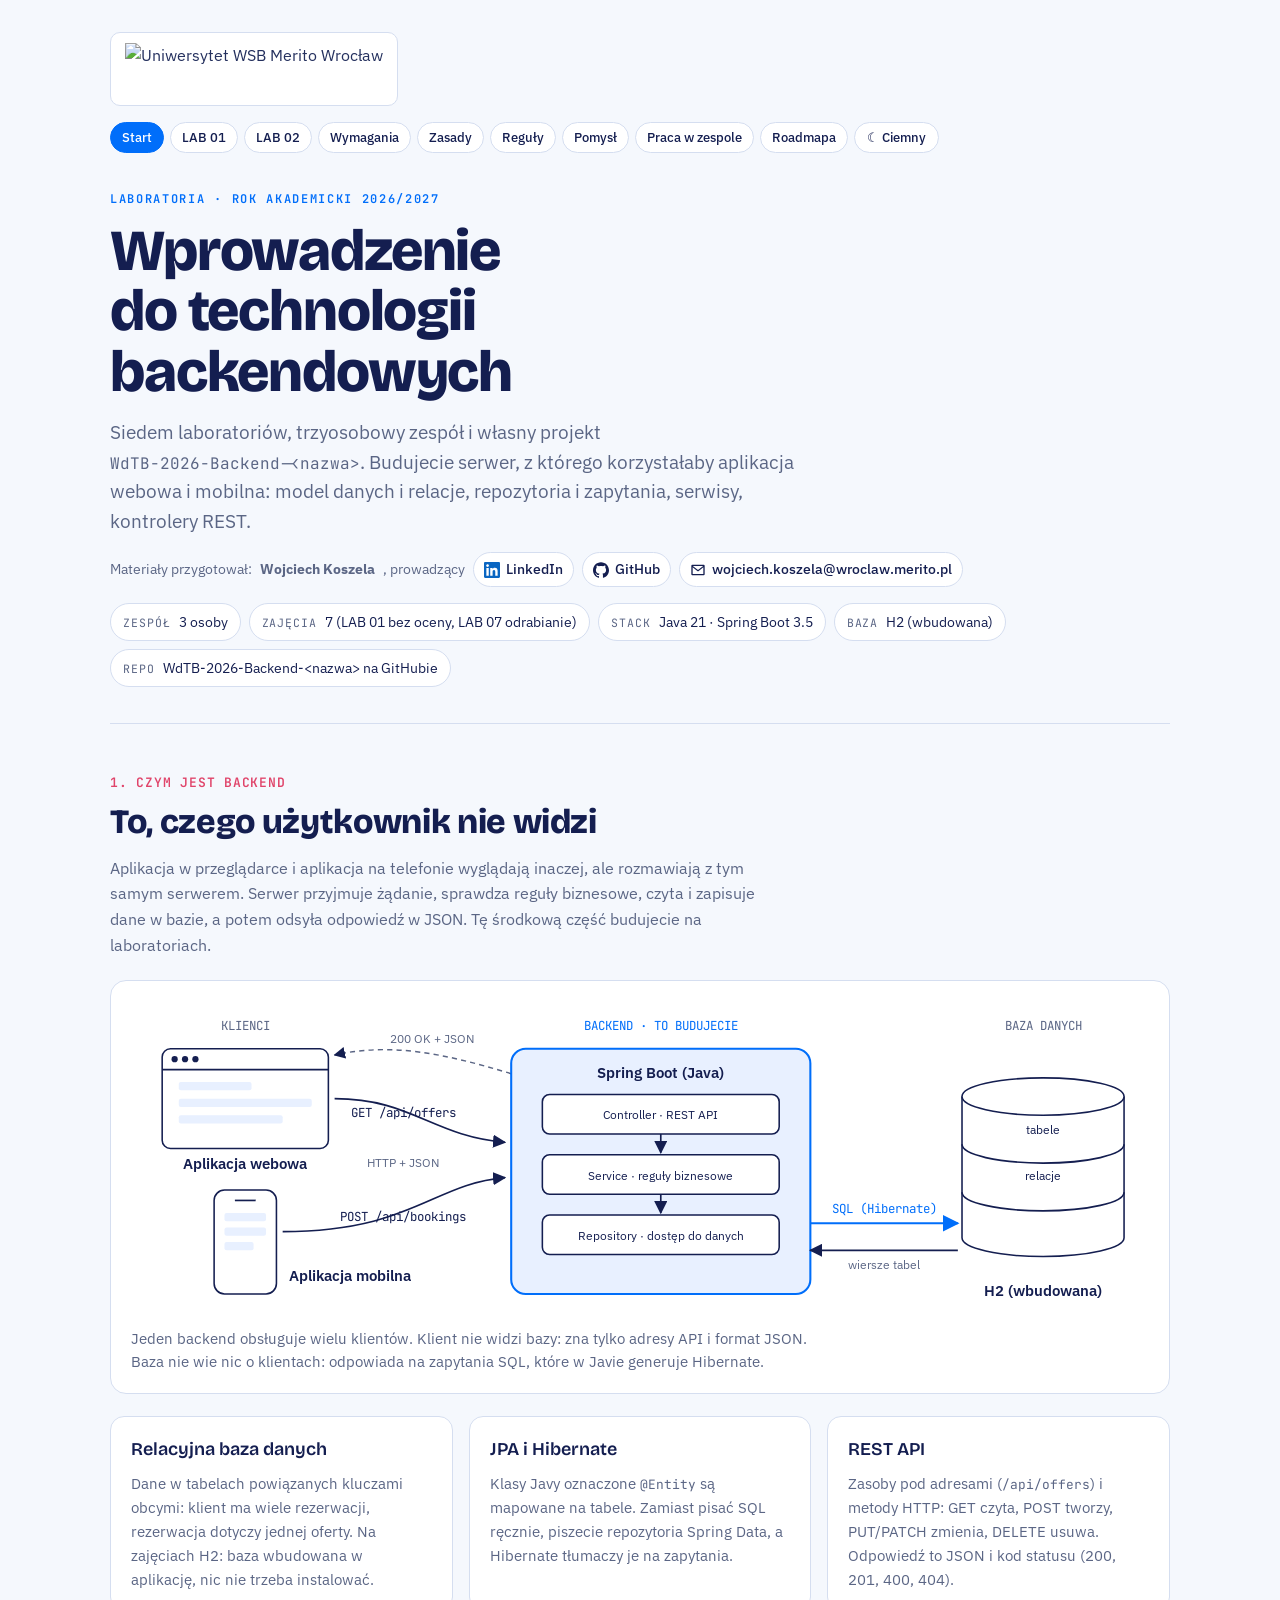
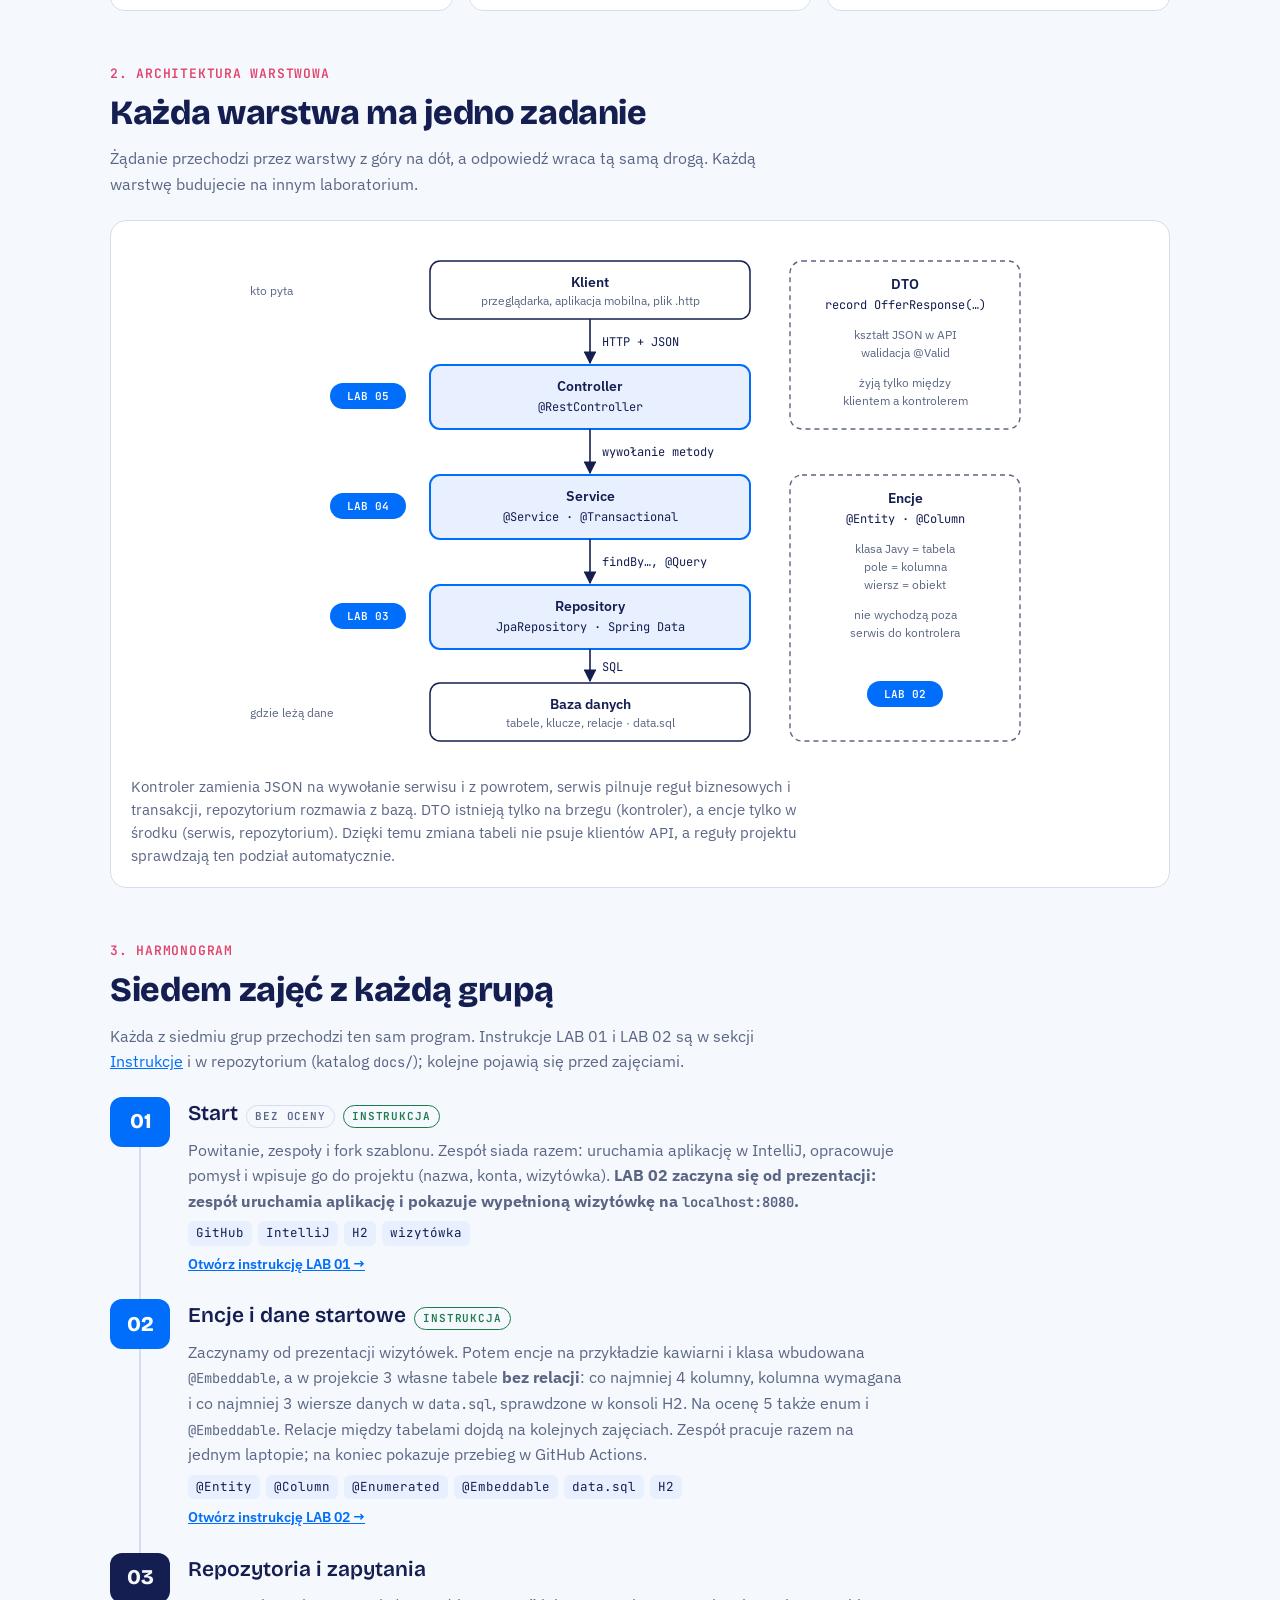
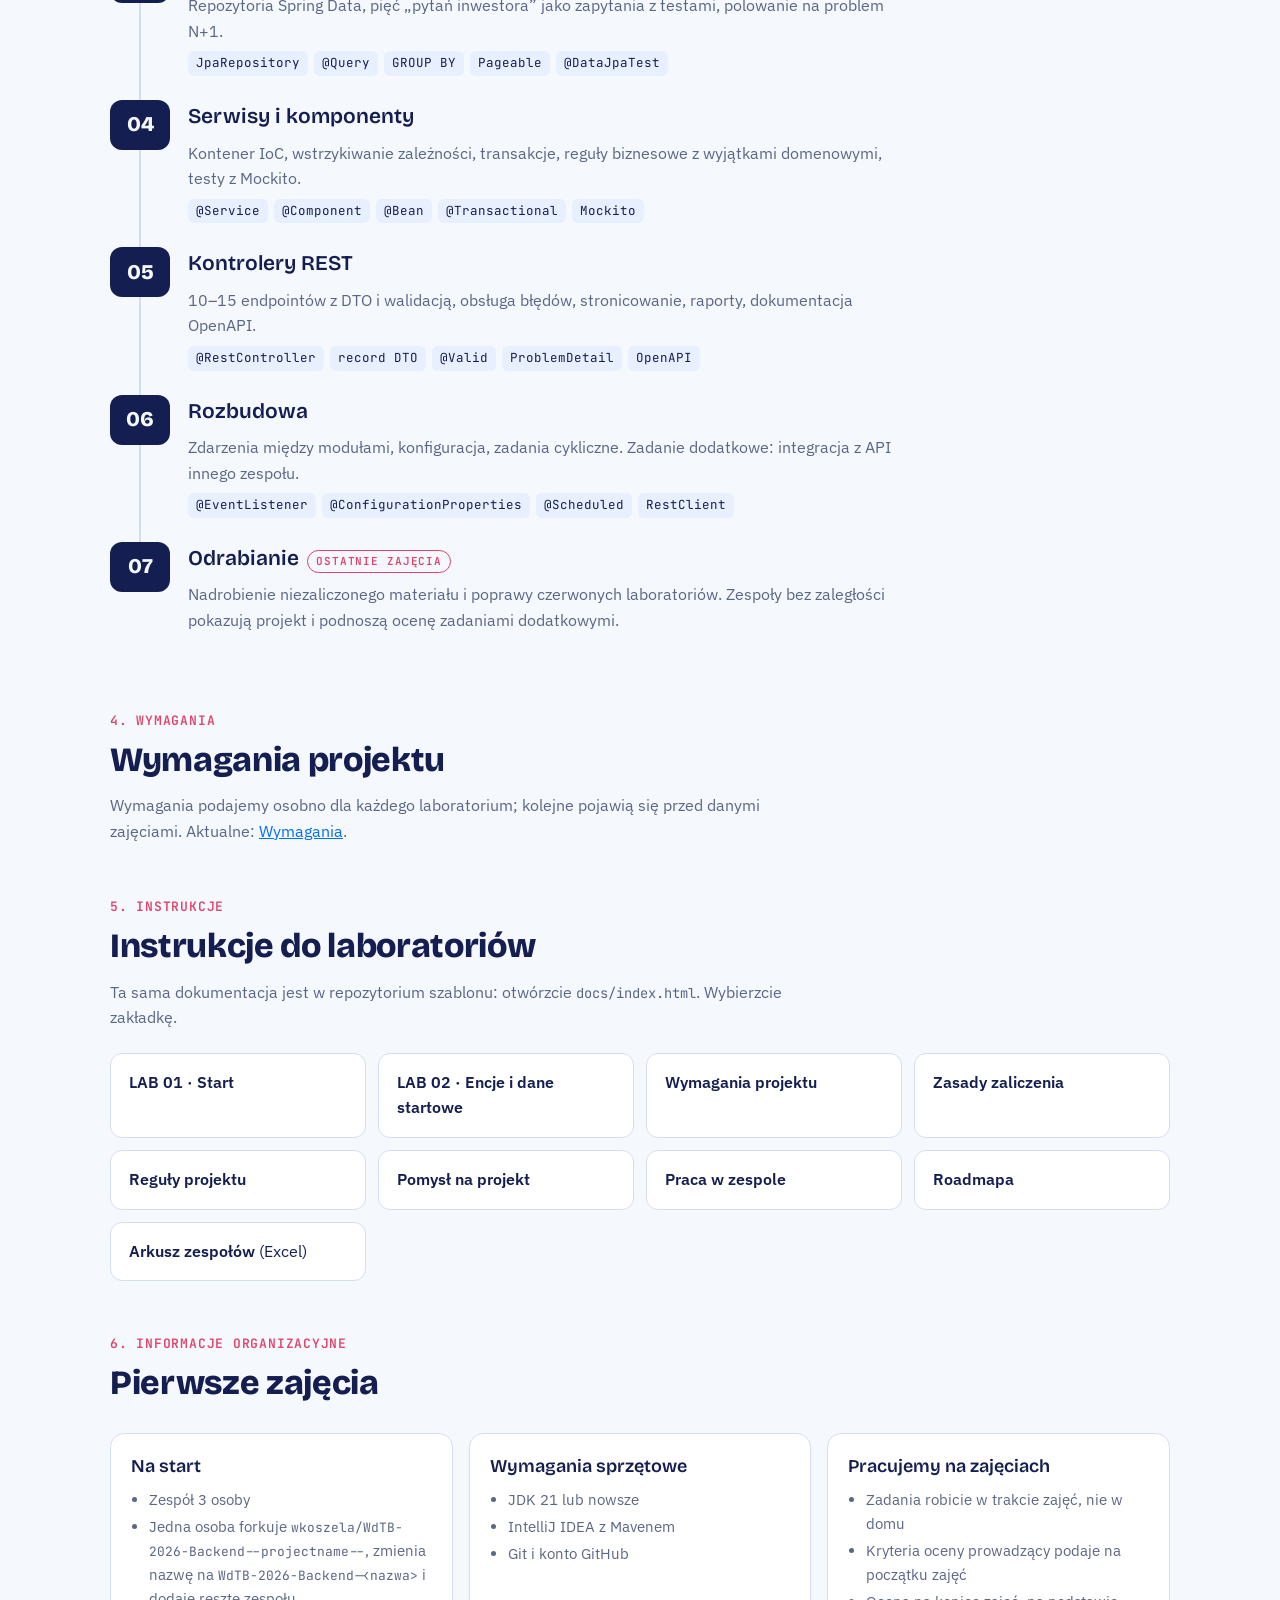
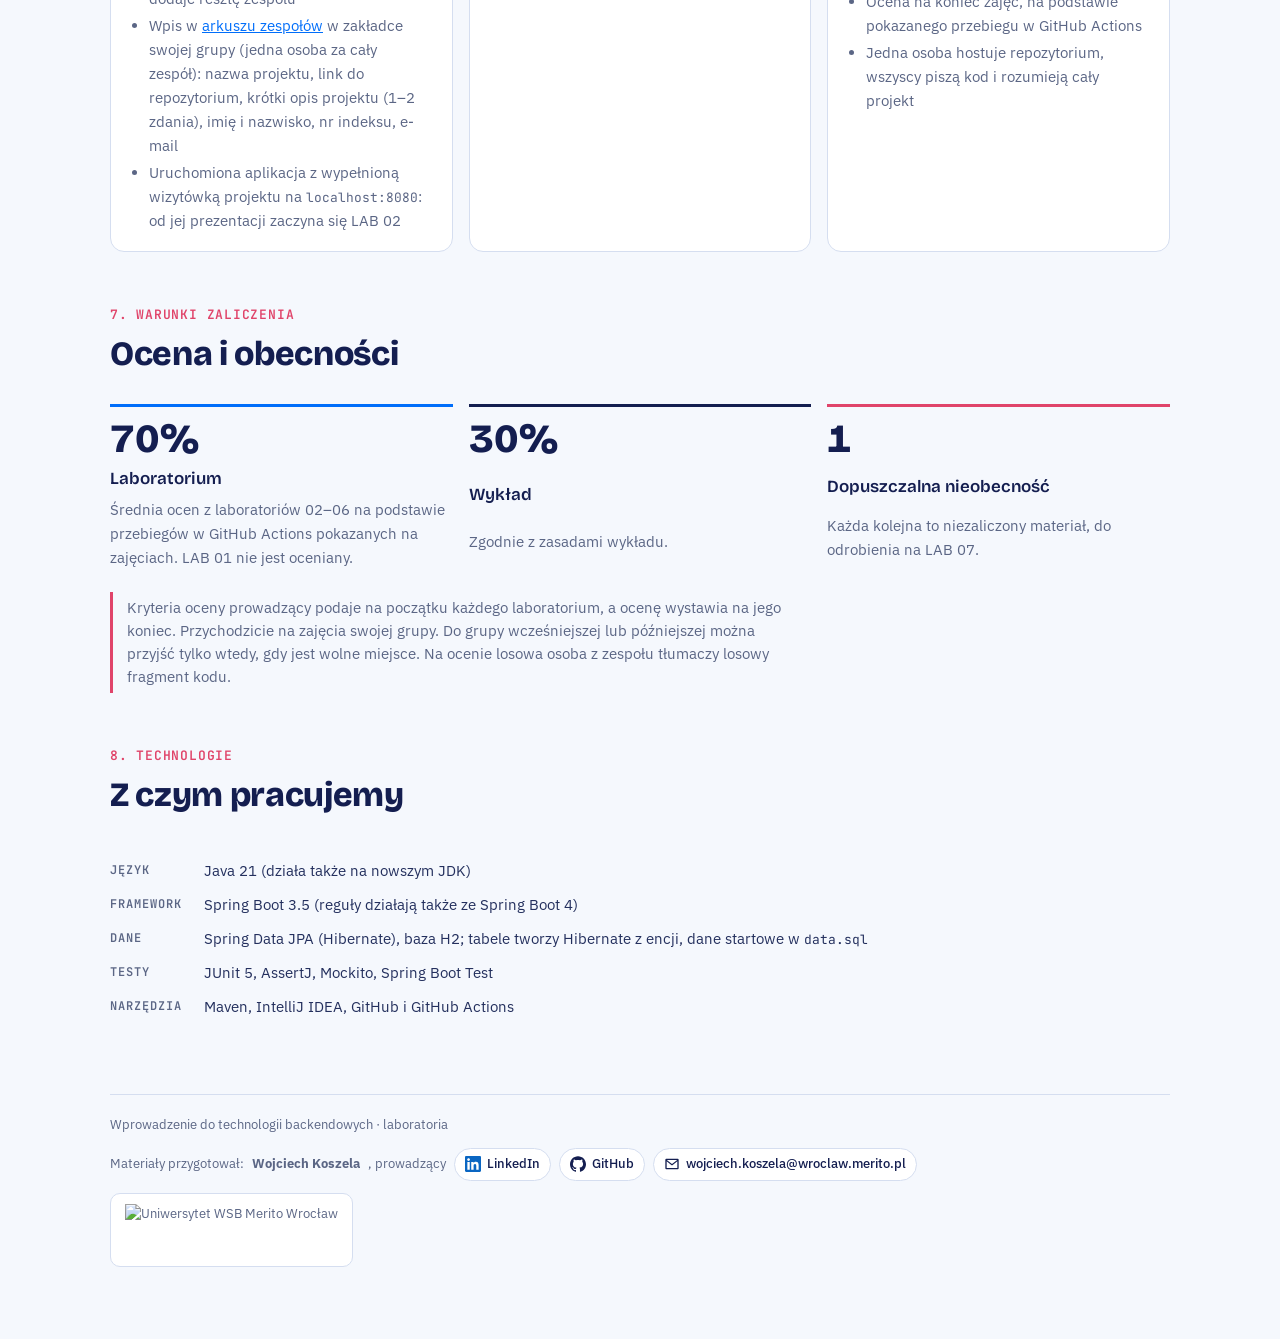
==== docs/index.html @ 3c682ccb "Merge branch 'wkoszela:main' into main" ====
<!doctype html>
<html lang="pl">
<head>
<meta charset="utf-8">
<meta name="viewport" content="width=device-width, initial-scale=1">
<title>Wprowadzenie do technologii backendowych</title>
<link rel="preconnect" href="https://fonts.googleapis.com">
<link rel="preconnect" href="https://fonts.gstatic.com" crossorigin>
<link rel="stylesheet" href="https://fonts.googleapis.com/css2?family=Bricolage+Grotesque:opsz,wght@12..96,600;12..96,800&family=IBM+Plex+Sans:wght@400;500;600&family=JetBrains+Mono:wght@400;600&display=swap">
<link rel="stylesheet" href="assets/style.css">
<script>try{var t=localStorage.getItem('wdtb-theme');if(t)document.documentElement.setAttribute('data-theme',t);}catch(e){}</script>
</head>
<body>
<div class="wrap">
  <div class="top">
    <span class="logo"><img src="assets/merito-logo.png" alt="Uniwersytet WSB Merito Wrocław"></span>
    <nav class="jump" aria-label="Dokumentacja"><a href="index.html" aria-current="page">Start</a><a href="lab01.html">LAB 01</a><a href="lab02.html">LAB 02</a><a href="wymagania.html">Wymagania</a><a href="zasady.html">Zasady</a><a href="reguly.html">Reguły</a><a href="pomysl.html">Pomysł</a><a href="zespol.html">Praca w zespole</a><a href="roadmapa.html">Roadmapa</a><button class="theme-toggle" type="button" aria-label="Przełącz motyw jasny lub ciemny">Motyw</button></nav>
  </div>

  <header class="hero">
    <div class="eyebrow">Laboratoria · rok akademicki 2026/2027</div>
    <h1>Wprowadzenie do technologii backendowych</h1>
    <p class="lead">Siedem laboratoriów, trzyosobowy zespół i własny projekt <code>WdTB-2026-Backend-&lt;nazwa&gt;</code>. Budujecie serwer, z którego korzystałaby aplikacja webowa i mobilna: model danych i relacje, repozytoria i zapytania, serwisy, kontrolery REST.</p>
    <p class="hero-author"><span class="author">Materiały przygotował: <b>Wojciech Koszela</b>, prowadzący<a class="social li" href="https://www.linkedin.com/in/wkoszela/" target="_blank" rel="noopener" aria-label="Wojciech Koszela na LinkedIn"><svg viewBox="0 0 24 24" aria-hidden="true"><path d="M20.447 20.452h-3.554v-5.569c0-1.328-.027-3.037-1.852-3.037-1.853 0-2.136 1.445-2.136 2.939v5.667H9.351V9h3.414v1.561h.046c.477-.9 1.637-1.85 3.37-1.85 3.601 0 4.267 2.37 4.267 5.455v6.286zM5.337 7.433c-1.144 0-2.063-.926-2.063-2.065 0-1.138.92-2.063 2.063-2.063 1.14 0 2.064.925 2.064 2.063 0 1.139-.925 2.065-2.064 2.065zm1.782 13.019H3.555V9h3.564v11.452zM22.225 0H1.771C.792 0 0 .774 0 1.729v20.542C0 23.227.792 24 1.771 24h20.451C23.2 24 24 23.227 24 22.271V1.729C24 .774 23.2 0 22.222 0h.003z"/></svg>LinkedIn</a><a class="social gh" href="https://github.com/wkoszela" target="_blank" rel="noopener" aria-label="wkoszela na GitHub"><svg viewBox="0 0 24 24" aria-hidden="true"><path d="M12 .297c-6.63 0-12 5.373-12 12 0 5.303 3.438 9.8 8.205 11.385.6.113.82-.258.82-.577 0-.285-.01-1.04-.015-2.04-3.338.724-4.042-1.61-4.042-1.61C4.422 18.07 3.633 17.7 3.633 17.7c-1.087-.744.084-.729.084-.729 1.205.084 1.838 1.236 1.838 1.236 1.07 1.835 2.809 1.305 3.495.998.108-.776.417-1.305.76-1.605-2.665-.3-5.466-1.332-5.466-5.93 0-1.31.465-2.38 1.235-3.22-.135-.303-.54-1.523.105-3.176 0 0 1.005-.322 3.3 1.23.96-.267 1.98-.399 3-.405 1.02.006 2.04.138 3 .405 2.28-1.552 3.285-1.23 3.285-1.23.645 1.653.24 2.873.12 3.176.765.84 1.23 1.91 1.23 3.22 0 4.61-2.805 5.625-5.475 5.92.42.36.81 1.096.81 2.22 0 1.606-.015 2.896-.015 3.286 0 .315.21.69.825.57C20.565 22.092 24 17.592 24 12.297c0-6.627-5.373-12-12-12"/></svg>GitHub</a><a class="social mail" href="mailto:wojciech.koszela@wroclaw.merito.pl" aria-label="E-mail do prowadzącego"><svg viewBox="0 0 24 24" aria-hidden="true"><path d="M2 5.5A1.5 1.5 0 0 1 3.5 4h17A1.5 1.5 0 0 1 22 5.5v13a1.5 1.5 0 0 1-1.5 1.5h-17A1.5 1.5 0 0 1 2 18.5v-13zm2.2.5 7.8 6.1L19.8 6H4.2zM20 7.9l-7.4 5.8a1 1 0 0 1-1.2 0L4 7.9V18h16V7.9z"/></svg>wojciech.koszela@wroclaw.merito.pl</a></span></p>
    <div class="facts">
      <span class="fact"><b>Zespół</b> 3 osoby</span>
      <span class="fact"><b>Zajęcia</b> 7 (LAB 01 bez oceny, LAB 07 odrabianie)</span>
      <span class="fact"><b>Stack</b> Java 21 · Spring Boot 3.5</span>
      <span class="fact"><b>Baza</b> H2 (wbudowana)</span>
      <span class="fact"><b>Repo</b> WdTB-2026-Backend-&lt;nazwa&gt; na GitHubie</span>
    </div>
  </header>

  <section id="backend">
    <div class="sec-head">
      <span class="sec-num">1. CZYM JEST BACKEND</span>
      <h2>To, czego użytkownik nie widzi</h2>
      <p>Aplikacja w przeglądarce i aplikacja na telefonie wyglądają inaczej, ale rozmawiają z tym samym serwerem. Serwer przyjmuje żądanie, sprawdza reguły biznesowe, czyta i zapisuje dane w bazie, a potem odsyła odpowiedź w JSON. Tę środkową część budujecie na laboratoriach.</p>
    </div>
    <figure>
      <div class="fig-scroll">
        <svg class="flow" viewBox="0 0 980 300" role="img" aria-label="Aplikacja webowa i mobilna wysyłają żądania HTTP z JSON do backendu Spring Boot, który odczytuje i zapisuje dane w bazie przez SQL, a potem odsyła odpowiedź JSON.">
          <defs>
            <marker id="arr" viewBox="0 0 10 10" refX="9" refY="5" markerWidth="8" markerHeight="8" orient="auto-start-reverse"><path d="M0,0 L10,5 L0,10 z" fill="currentColor"/></marker>
            <marker id="arrB" viewBox="0 0 10 10" refX="9" refY="5" markerWidth="8" markerHeight="8" orient="auto-start-reverse"><path class="head-blue" d="M0,0 L10,5 L0,10 z"/></marker>
          </defs>

          <text x="110" y="28" text-anchor="middle" class="mono small muted">KLIENCI</text>
          <rect x="30" y="46" width="160" height="96" rx="8" class="box"/>
          <line x1="30" y1="66" x2="190" y2="66" class="line"/>
          <circle cx="42" cy="56" r="3" fill="currentColor"/><circle cx="52" cy="56" r="3" fill="currentColor"/><circle cx="62" cy="56" r="3" fill="currentColor"/>
          <rect x="46" y="78" width="70" height="8" rx="2" class="soft"/>
          <rect x="46" y="94" width="128" height="8" rx="2" class="soft"/>
          <rect x="46" y="110" width="100" height="8" rx="2" class="soft"/>
          <text x="110" y="162" text-anchor="middle" class="label">Aplikacja webowa</text>
          <rect x="80" y="182" width="60" height="100" rx="10" class="box"/>
          <line x1="100" y1="192" x2="120" y2="192" class="line"/>
          <rect x="90" y="204" width="40" height="8" rx="2" class="soft"/>
          <rect x="90" y="218" width="40" height="8" rx="2" class="soft"/>
          <rect x="90" y="232" width="28" height="8" rx="2" class="soft"/>
          <text x="152" y="270" class="label">Aplikacja mobilna</text>

          <path d="M196 94 C 270 94, 290 130, 360 136" class="line" marker-end="url(#arr)"/>
          <path d="M146 222 C 270 222, 290 176, 360 170" class="line" marker-end="url(#arr)"/>
          <text x="262" y="112" text-anchor="middle" class="mono small">GET /api/offers</text>
          <text x="262" y="212" text-anchor="middle" class="mono small">POST /api/bookings</text>
          <text x="262" y="160" text-anchor="middle" class="small muted">HTTP + JSON</text>

          <path d="M366 70 C 300 50, 250 40, 196 52" class="dash" marker-end="url(#arr)"/>
          <text x="290" y="40" text-anchor="middle" class="small muted">200 OK + JSON</text>

          <text x="510" y="28" text-anchor="middle" class="mono small accent">BACKEND · TO BUDUJECIE</text>
          <rect x="366" y="46" width="288" height="236" rx="14" class="box-accent"/>
          <text x="510" y="74" text-anchor="middle" class="label">Spring Boot (Java)</text>
          <rect x="396" y="90" width="228" height="38" rx="7" class="box"/>
          <text x="510" y="114" text-anchor="middle" class="small">Controller · REST API</text>
          <rect x="396" y="148" width="228" height="38" rx="7" class="box"/>
          <text x="510" y="172" text-anchor="middle" class="small">Service · reguły biznesowe</text>
          <rect x="396" y="206" width="228" height="38" rx="7" class="box"/>
          <text x="510" y="230" text-anchor="middle" class="small">Repository · dostęp do danych</text>
          <line x1="510" y1="128" x2="510" y2="146" class="line" marker-end="url(#arr)"/>
          <line x1="510" y1="186" x2="510" y2="204" class="line" marker-end="url(#arr)"/>

          <line x1="654" y1="214" x2="796" y2="214" class="line-accent" marker-end="url(#arrB)"/>
          <line x1="796" y1="240" x2="654" y2="240" class="line" marker-end="url(#arr)"/>
          <text x="725" y="204" text-anchor="middle" class="mono small accent">SQL (Hibernate)</text>
          <text x="725" y="258" text-anchor="middle" class="small muted">wiersze tabel</text>

          <text x="878" y="28" text-anchor="middle" class="mono small muted">BAZA DANYCH</text>
          <path d="M800 92 v136 a78 18 0 0 0 156 0 v-136" class="box"/>
          <ellipse cx="878" cy="92" rx="78" ry="18" class="box"/>
          <path d="M800 138 a78 18 0 0 0 156 0" class="line"/>
          <path d="M800 184 a78 18 0 0 0 156 0" class="line"/>
          <text x="878" y="128" text-anchor="middle" class="small">tabele</text>
          <text x="878" y="172" text-anchor="middle" class="small">relacje</text>
          <text x="878" y="284" text-anchor="middle" class="label">H2 (wbudowana)</text>
        </svg>
      </div>
      <figcaption>Jeden backend obsługuje wielu klientów. Klient nie widzi bazy: zna tylko adresy API i format JSON. Baza nie wie nic o klientach: odpowiada na zapytania SQL, które w Javie generuje Hibernate.</figcaption>
    </figure>
    <div class="two">
      <div class="card">
        <h3>Relacyjna baza danych</h3>
        <p>Dane w tabelach powiązanych kluczami obcymi: klient ma wiele rezerwacji, rezerwacja dotyczy jednej oferty. Na zajęciach H2: baza wbudowana w aplikację, nic nie trzeba instalować.</p>
      </div>
      <div class="card">
        <h3>JPA i Hibernate</h3>
        <p>Klasy Javy oznaczone <code>@Entity</code> są mapowane na tabele. Zamiast pisać SQL ręcznie, piszecie repozytoria Spring Data, a Hibernate tłumaczy je na zapytania.</p>
      </div>
      <div class="card">
        <h3>REST API</h3>
        <p>Zasoby pod adresami (<code>/api/offers</code>) i metody HTTP: GET czyta, POST tworzy, PUT/PATCH zmienia, DELETE usuwa. Odpowiedź to JSON i kod statusu (200, 201, 400, 404).</p>
      </div>
    </div>
  </section>

  <section id="warstwy">
    <div class="sec-head">
      <span class="sec-num">2. ARCHITEKTURA WARSTWOWA</span>
      <h2>Każda warstwa ma jedno zadanie</h2>
      <p>Żądanie przechodzi przez warstwy z góry na dół, a odpowiedź wraca tą samą drogą. Każdą warstwę budujecie na innym laboratorium.</p>
    </div>
    <figure>
      <div class="fig-scroll">
        <svg class="layers" viewBox="0 0 820 520" role="img" aria-label="Warstwy backendu od góry: klient, Controller (LAB 05), Service (LAB 04), Repository (LAB 03), baza danych z encjami (LAB 02). DTO istnieją tylko między klientem a kontrolerem, encje tylko między serwisem a bazą.">
          <defs>
            <marker id="ar2" viewBox="0 0 10 10" refX="9" refY="5" markerWidth="8" markerHeight="8" orient="auto-start-reverse"><path d="M0,0 L10,5 L0,10 z" fill="currentColor"/></marker>
          </defs>
          <rect x="200" y="20" width="320" height="58" rx="10" class="box"/>
          <text x="360" y="46" text-anchor="middle" class="label">Klient</text>
          <text x="360" y="64" text-anchor="middle" class="small muted">przeglądarka, aplikacja mobilna, plik .http</text>

          <line x1="360" y1="78" x2="360" y2="122" class="line" marker-end="url(#ar2)"/>
          <text x="372" y="105" class="mono small">HTTP + JSON</text>

          <rect x="200" y="124" width="320" height="64" rx="10" class="box-accent"/>
          <text x="360" y="150" text-anchor="middle" class="label">Controller</text>
          <text x="360" y="170" text-anchor="middle" class="mono small">@RestController</text>
          <rect x="100" y="142" width="76" height="26" rx="13" class="pill"/>
          <text x="138" y="159" text-anchor="middle" class="pill-text">LAB 05</text>

          <line x1="360" y1="188" x2="360" y2="232" class="line" marker-end="url(#ar2)"/>
          <text x="372" y="215" class="mono small">wywołanie metody</text>

          <rect x="200" y="234" width="320" height="64" rx="10" class="box-accent"/>
          <text x="360" y="260" text-anchor="middle" class="label">Service</text>
          <text x="360" y="280" text-anchor="middle" class="mono small">@Service · @Transactional</text>
          <rect x="100" y="252" width="76" height="26" rx="13" class="pill"/>
          <text x="138" y="269" text-anchor="middle" class="pill-text">LAB 04</text>

          <line x1="360" y1="298" x2="360" y2="342" class="line" marker-end="url(#ar2)"/>
          <text x="372" y="325" class="mono small">findBy…, @Query</text>

          <rect x="200" y="344" width="320" height="64" rx="10" class="box-accent"/>
          <text x="360" y="370" text-anchor="middle" class="label">Repository</text>
          <text x="360" y="390" text-anchor="middle" class="mono small">JpaRepository · Spring Data</text>
          <rect x="100" y="362" width="76" height="26" rx="13" class="pill"/>
          <text x="138" y="379" text-anchor="middle" class="pill-text">LAB 03</text>

          <line x1="360" y1="408" x2="360" y2="440" class="line" marker-end="url(#ar2)"/>
          <text x="372" y="430" class="mono small">SQL</text>

          <rect x="200" y="442" width="320" height="58" rx="10" class="box"/>
          <text x="360" y="468" text-anchor="middle" class="label">Baza danych</text>
          <text x="360" y="486" text-anchor="middle" class="small muted">tabele, klucze, relacje · data.sql</text>

          <rect x="560" y="20" width="230" height="168" rx="12" class="dash"/>
          <text x="675" y="48" text-anchor="middle" class="label">DTO</text>
          <text x="675" y="68" text-anchor="middle" class="mono small">record OfferResponse(…)</text>
          <text x="675" y="98" text-anchor="middle" class="small muted">kształt JSON w API</text>
          <text x="675" y="116" text-anchor="middle" class="small muted">walidacja @Valid</text>
          <text x="675" y="146" text-anchor="middle" class="small muted">żyją tylko między</text>
          <text x="675" y="164" text-anchor="middle" class="small muted">klientem a kontrolerem</text>

          <rect x="560" y="234" width="230" height="266" rx="12" class="dash"/>
          <text x="675" y="262" text-anchor="middle" class="label">Encje</text>
          <text x="675" y="282" text-anchor="middle" class="mono small">@Entity · @Column</text>
          <text x="675" y="312" text-anchor="middle" class="small muted">klasa Javy = tabela</text>
          <text x="675" y="330" text-anchor="middle" class="small muted">pole = kolumna</text>
          <text x="675" y="348" text-anchor="middle" class="small muted">wiersz = obiekt</text>
          <text x="675" y="378" text-anchor="middle" class="small muted">nie wychodzą poza</text>
          <text x="675" y="396" text-anchor="middle" class="small muted">serwis do kontrolera</text>
          <rect x="637" y="440" width="76" height="26" rx="13" class="pill"/>
          <text x="675" y="457" text-anchor="middle" class="pill-text">LAB 02</text>

          <text x="20" y="54" class="small muted">kto pyta</text>
          <text x="20" y="476" class="small muted">gdzie leżą dane</text>
        </svg>
      </div>
      <figcaption>Kontroler zamienia JSON na wywołanie serwisu i z powrotem, serwis pilnuje reguł biznesowych i transakcji, repozytorium rozmawia z bazą. DTO istnieją tylko na brzegu (kontroler), a encje tylko w środku (serwis, repozytorium). Dzięki temu zmiana tabeli nie psuje klientów API, a reguły projektu sprawdzają ten podział automatycznie.</figcaption>
    </figure>
  </section>

  <section id="roadmapa">
    <div class="sec-head">
      <span class="sec-num">3. HARMONOGRAM</span>
      <h2>Siedem zajęć z każdą grupą</h2>
      <p>Każda z siedmiu grup przechodzi ten sam program. Instrukcje LAB 01 i LAB 02 są w sekcji <a href="#instrukcje">Instrukcje</a> i w repozytorium (katalog <code>docs/</code>); kolejne pojawią się przed zajęciami.</p>
    </div>
    <div class="road">
      <article class="stop ready">
        <div class="badge">01</div>
        <div class="stop-body">
          <div class="stop-title"><h3>Start</h3><span class="tagp">bez oceny</span><span class="tagp ready">instrukcja</span></div>
          <p>Powitanie, zespoły i fork szablonu. Zespół siada razem: uruchamia aplikację w IntelliJ, opracowuje pomysł i wpisuje go do projektu (nazwa, konta, wizytówka). <strong>LAB 02 zaczyna się od prezentacji: zespół uruchamia aplikację i pokazuje wypełnioną wizytówkę na <code>localhost:8080</code>.</strong></p>
          <div class="tags"><span class="tag">GitHub</span><span class="tag">IntelliJ</span><span class="tag">H2</span><span class="tag">wizytówka</span></div>
          <a class="go" href="lab01.html">Otwórz instrukcję LAB 01 →</a>
        </div>
      </article>
      <article class="stop ready">
        <div class="badge">02</div>
        <div class="stop-body">
          <div class="stop-title"><h3>Encje i dane startowe</h3><span class="tagp ready">instrukcja</span></div>
          <p>Zaczynamy od prezentacji wizytówek. Potem encje na przykładzie kawiarni i klasa wbudowana <code>@Embeddable</code>, a w projekcie 3 własne tabele <strong>bez relacji</strong>: co najmniej 4 kolumny, kolumna wymagana i co najmniej 3 wiersze danych w <code>data.sql</code>, sprawdzone w konsoli H2. Na ocenę 5 także enum i <code>@Embeddable</code>. Relacje między tabelami dojdą na kolejnych zajęciach. Zespół pracuje razem na jednym laptopie; na koniec pokazuje przebieg w GitHub Actions.</p>
          <div class="tags"><span class="tag">@Entity</span><span class="tag">@Column</span><span class="tag">@Enumerated</span><span class="tag">@Embeddable</span><span class="tag">data.sql</span><span class="tag">H2</span></div>
          <a class="go" href="lab02.html">Otwórz instrukcję LAB 02 →</a>
        </div>
      </article>
      <article class="stop">
        <div class="badge">03</div>
        <div class="stop-body">
          <div class="stop-title"><h3>Repozytoria i zapytania</h3></div>
          <p>Repozytoria Spring Data, pięć „pytań inwestora” jako zapytania z testami, polowanie na problem N+1.</p>
          <div class="tags"><span class="tag">JpaRepository</span><span class="tag">@Query</span><span class="tag">GROUP BY</span><span class="tag">Pageable</span><span class="tag">@DataJpaTest</span></div>
        </div>
      </article>
      <article class="stop">
        <div class="badge">04</div>
        <div class="stop-body">
          <div class="stop-title"><h3>Serwisy i komponenty</h3></div>
          <p>Kontener IoC, wstrzykiwanie zależności, transakcje, reguły biznesowe z wyjątkami domenowymi, testy z Mockito.</p>
          <div class="tags"><span class="tag">@Service</span><span class="tag">@Component</span><span class="tag">@Bean</span><span class="tag">@Transactional</span><span class="tag">Mockito</span></div>
        </div>
      </article>
      <article class="stop">
        <div class="badge">05</div>
        <div class="stop-body">
          <div class="stop-title"><h3>Kontrolery REST</h3></div>
          <p>10–15 endpointów z DTO i walidacją, obsługa błędów, stronicowanie, raporty, dokumentacja OpenAPI.</p>
          <div class="tags"><span class="tag">@RestController</span><span class="tag">record DTO</span><span class="tag">@Valid</span><span class="tag">ProblemDetail</span><span class="tag">OpenAPI</span></div>
        </div>
      </article>
      <article class="stop">
        <div class="badge">06</div>
        <div class="stop-body">
          <div class="stop-title"><h3>Rozbudowa</h3></div>
          <p>Zdarzenia między modułami, konfiguracja, zadania cykliczne. Zadanie dodatkowe: integracja z API innego zespołu.</p>
          <div class="tags"><span class="tag">@EventListener</span><span class="tag">@ConfigurationProperties</span><span class="tag">@Scheduled</span><span class="tag">RestClient</span></div>
        </div>
      </article>
      <article class="stop">
        <div class="badge">07</div>
        <div class="stop-body">
          <div class="stop-title"><h3>Odrabianie</h3><span class="tagp event">ostatnie zajęcia</span></div>
          <p>Nadrobienie niezaliczonego materiału i poprawy czerwonych laboratoriów. Zespoły bez zaległości pokazują projekt i podnoszą ocenę zadaniami dodatkowymi.</p>
        </div>
      </article>
    </div>
  </section>

  <section id="wymagania">
    <div class="sec-head">
      <span class="sec-num">4. WYMAGANIA</span>
      <h2>Wymagania projektu</h2>
      <p>Wymagania podajemy osobno dla każdego laboratorium; kolejne pojawią się przed danymi zajęciami.
         Aktualne: <a href="wymagania.html">Wymagania</a>.</p>
    </div>
  </section>

  <section id="instrukcje">
    <div class="sec-head">
      <span class="sec-num">5. INSTRUKCJE</span>
      <h2>Instrukcje do laboratoriów</h2>
      <p>Ta sama dokumentacja jest w repozytorium szablonu: otwórzcie <code>docs/index.html</code>. Wybierzcie zakładkę.</p>
    </div>
    <div class="doc-links"><a class="doc-link" href="lab01.html"><b>LAB 01 · Start</b></a><a class="doc-link" href="lab02.html"><b>LAB 02 · Encje i dane startowe</b></a><a class="doc-link" href="wymagania.html"><b>Wymagania projektu</b></a><a class="doc-link" href="zasady.html"><b>Zasady zaliczenia</b></a><a class="doc-link" href="reguly.html"><b>Reguły projektu</b></a><a class="doc-link" href="pomysl.html"><b>Pomysł na projekt</b></a><a class="doc-link" href="zespol.html"><b>Praca w zespole</b></a><a class="doc-link" href="roadmapa.html"><b>Roadmapa</b></a><a class="doc-link" href="https://m365ht-my.sharepoint.com/:x:/g/personal/wojciech_koszela_wroclaw_merito_pl/IQCEEPWN_2owS6zMeDfSfeG-AXpOGAC7AgOlj9SAudd8Y0w?e=S2s4H9" target="_blank" rel="noopener"><b>Arkusz zespołów</b> (Excel)</a></div>
  </section>

  <section id="organizacja">
    <div class="sec-head">
      <span class="sec-num">6. INFORMACJE ORGANIZACYJNE</span>
      <h2>Pierwsze zajęcia</h2>
    </div>
    <div class="two">
      <div class="card">
        <h3>Na start</h3>
        <ul>
          <li>Zespół 3 osoby</li>
          <li>Jedna osoba forkuje <code>wkoszela/WdTB-2026-Backend--projectname--</code>, zmienia nazwę na <code>WdTB-2026-Backend-&lt;nazwa&gt;</code> i dodaje resztę zespołu</li>
          <li>Wpis w <a href="https://m365ht-my.sharepoint.com/:x:/g/personal/wojciech_koszela_wroclaw_merito_pl/IQCEEPWN_2owS6zMeDfSfeG-AXpOGAC7AgOlj9SAudd8Y0w?e=S2s4H9" target="_blank" rel="noopener">arkuszu zespołów</a> w zakładce swojej grupy (jedna osoba za cały zespół): nazwa projektu, link do repozytorium, krótki opis projektu (1–2 zdania), imię i nazwisko, nr indeksu, e-mail</li>
          <li>Uruchomiona aplikacja z wypełnioną wizytówką projektu na <code>localhost:8080</code>: od jej prezentacji zaczyna się LAB 02</li>
        </ul>
      </div>
      <div class="card">
        <h3>Wymagania sprzętowe</h3>
        <ul>
          <li>JDK 21 lub nowsze</li>
          <li>IntelliJ IDEA z Mavenem</li>
          <li>Git i konto GitHub</li>
        </ul>
      </div>
      <div class="card">
        <h3>Pracujemy na zajęciach</h3>
        <ul>
          <li>Zadania robicie w trakcie zajęć, nie w domu</li>
          <li>Kryteria oceny prowadzący podaje na początku zajęć</li>
          <li>Ocena na koniec zajęć, na podstawie pokazanego przebiegu w GitHub Actions</li>
          <li>Jedna osoba hostuje repozytorium, wszyscy piszą kod i rozumieją cały projekt</li>
        </ul>
      </div>
    </div>
  </section>

  <section id="zaliczenie">
    <div class="sec-head">
      <span class="sec-num">7. WARUNKI ZALICZENIA</span>
      <h2>Ocena i obecności</h2>
    </div>
    <div class="grades">
      <div class="grade"><span class="pct">70%</span><h3>Laboratorium</h3><p>Średnia ocen z laboratoriów 02–06 na podstawie przebiegów w GitHub Actions pokazanych na zajęciach. LAB 01 nie jest oceniany.</p></div>
      <div class="grade"><span class="pct">30%</span><h3>Wykład</h3><p>Zgodnie z zasadami wykładu.</p></div>
      <div class="grade"><span class="pct">1</span><h3>Dopuszczalna nieobecność</h3><p>Każda kolejna to niezaliczony materiał, do odrobienia na LAB 07.</p></div>
    </div>
    <p class="note">Kryteria oceny prowadzący podaje na początku każdego laboratorium, a ocenę wystawia na jego koniec. Przychodzicie na zajęcia swojej grupy. Do grupy wcześniejszej lub późniejszej można przyjść tylko wtedy, gdy jest wolne miejsce. Na ocenie losowa osoba z zespołu tłumaczy losowy fragment kodu.</p>
  </section>

  <section id="technologie">
    <div class="sec-head">
      <span class="sec-num">8. TECHNOLOGIE</span>
      <h2>Z czym pracujemy</h2>
    </div>
    <dl class="tech">
      <dt>Język</dt><dd>Java 21 (działa także na nowszym JDK)</dd>
      <dt>Framework</dt><dd>Spring Boot 3.5 (reguły działają także ze Spring Boot 4)</dd>
      <dt>Dane</dt><dd>Spring Data JPA (Hibernate), baza H2; tabele tworzy Hibernate z encji, dane startowe w <code>data.sql</code></dd>
      <dt>Testy</dt><dd>JUnit 5, AssertJ, Mockito, Spring Boot Test</dd>
      <dt>Narzędzia</dt><dd>Maven, IntelliJ IDEA, GitHub i GitHub Actions</dd>
    </dl>
  </section>

  <footer>
    <span>Wprowadzenie do technologii backendowych · laboratoria</span>
    <span class="author">Materiały przygotował: <b>Wojciech Koszela</b>, prowadzący<a class="social li" href="https://www.linkedin.com/in/wkoszela/" target="_blank" rel="noopener" aria-label="Wojciech Koszela na LinkedIn"><svg viewBox="0 0 24 24" aria-hidden="true"><path d="M20.447 20.452h-3.554v-5.569c0-1.328-.027-3.037-1.852-3.037-1.853 0-2.136 1.445-2.136 2.939v5.667H9.351V9h3.414v1.561h.046c.477-.9 1.637-1.85 3.37-1.85 3.601 0 4.267 2.37 4.267 5.455v6.286zM5.337 7.433c-1.144 0-2.063-.926-2.063-2.065 0-1.138.92-2.063 2.063-2.063 1.14 0 2.064.925 2.064 2.063 0 1.139-.925 2.065-2.064 2.065zm1.782 13.019H3.555V9h3.564v11.452zM22.225 0H1.771C.792 0 0 .774 0 1.729v20.542C0 23.227.792 24 1.771 24h20.451C23.2 24 24 23.227 24 22.271V1.729C24 .774 23.2 0 22.222 0h.003z"/></svg>LinkedIn</a><a class="social gh" href="https://github.com/wkoszela" target="_blank" rel="noopener" aria-label="wkoszela na GitHub"><svg viewBox="0 0 24 24" aria-hidden="true"><path d="M12 .297c-6.63 0-12 5.373-12 12 0 5.303 3.438 9.8 8.205 11.385.6.113.82-.258.82-.577 0-.285-.01-1.04-.015-2.04-3.338.724-4.042-1.61-4.042-1.61C4.422 18.07 3.633 17.7 3.633 17.7c-1.087-.744.084-.729.084-.729 1.205.084 1.838 1.236 1.838 1.236 1.07 1.835 2.809 1.305 3.495.998.108-.776.417-1.305.76-1.605-2.665-.3-5.466-1.332-5.466-5.93 0-1.31.465-2.38 1.235-3.22-.135-.303-.54-1.523.105-3.176 0 0 1.005-.322 3.3 1.23.96-.267 1.98-.399 3-.405 1.02.006 2.04.138 3 .405 2.28-1.552 3.285-1.23 3.285-1.23.645 1.653.24 2.873.12 3.176.765.84 1.23 1.91 1.23 3.22 0 4.61-2.805 5.625-5.475 5.92.42.36.81 1.096.81 2.22 0 1.606-.015 2.896-.015 3.286 0 .315.21.69.825.57C20.565 22.092 24 17.592 24 12.297c0-6.627-5.373-12-12-12"/></svg>GitHub</a><a class="social mail" href="mailto:wojciech.koszela@wroclaw.merito.pl" aria-label="E-mail do prowadzącego"><svg viewBox="0 0 24 24" aria-hidden="true"><path d="M2 5.5A1.5 1.5 0 0 1 3.5 4h17A1.5 1.5 0 0 1 22 5.5v13a1.5 1.5 0 0 1-1.5 1.5h-17A1.5 1.5 0 0 1 2 18.5v-13zm2.2.5 7.8 6.1L19.8 6H4.2zM20 7.9l-7.4 5.8a1 1 0 0 1-1.2 0L4 7.9V18h16V7.9z"/></svg>wojciech.koszela@wroclaw.merito.pl</a></span>
    <span class="logo"><img src="assets/merito-logo.png" alt="Uniwersytet WSB Merito Wrocław"></span>
  </footer>
</div>
<script>
(function () {
  var root = document.documentElement, btn = document.querySelector('.theme-toggle');
  if (!btn) return;
  function current() {
    return root.getAttribute('data-theme') ||
      (window.matchMedia && matchMedia('(prefers-color-scheme: dark)').matches ? 'dark' : 'light');
  }
  function label() { btn.textContent = current() === 'dark' ? '☀ Jasny' : '☾ Ciemny'; }
  btn.addEventListener('click', function () {
    var next = current() === 'dark' ? 'light' : 'dark';
    root.setAttribute('data-theme', next);
    try { localStorage.setItem('wdtb-theme', next); } catch (e) {}
    label();
  });
  label();
})();
</script>
</body>
</html>
---- docs/assets/style.css ----
/* Layout: kolumna lektury z dwoma diagramami mechanizmu (żądanie przez warstwy), roadmapą i zakładkami z instrukcjami renderowanymi z plików .md. Kolory marki Merito: niebieski #006EFA, granat #141E50. */
:root {
  --bg: #f5f8fd;
  --surface: #ffffff;
  --ink: #141e50;
  --text: #24305e;
  --muted: #5b6685;
  --line: #d5def0;
  --blue: #006efa;
  --tint: #e8f0ff;
  --accent: #e0446a;
  --ok: #1d7a4c;
  --code: #eef3fc;
  --font-display: "Bricolage Grotesque", "Segoe UI", system-ui, sans-serif;
  --font-body: "IBM Plex Sans", "Segoe UI", system-ui, sans-serif;
  --font-mono: "JetBrains Mono", ui-monospace, Menlo, monospace;
}
@media (prefers-color-scheme: dark) {
  :root:not([data-theme="light"]) {
    --bg: #0b1027; --surface: #121a3a; --ink: #eef2ff; --text: #d4dbf3; --muted: #9aa6cc; --line: #26315c;
    --blue: #4d9bff; --tint: #18234d; --accent: #ff7393; --ok: #5cc98e; --code: #18214a;
    color-scheme: dark;
  }
}
:root[data-theme="dark"] {
  --bg: #0b1027; --surface: #121a3a; --ink: #eef2ff; --text: #d4dbf3; --muted: #9aa6cc; --line: #26315c;
  --blue: #4d9bff; --tint: #18234d; --accent: #ff7393; --ok: #5cc98e; --code: #18214a;
  color-scheme: dark;
}

* { box-sizing: border-box; }
html { scroll-behavior: smooth; }
@media (prefers-reduced-motion: reduce) { html { scroll-behavior: auto; } }
body { background: var(--bg); color: var(--text); font: 400 16px/1.6 var(--font-body); padding-inline: 20px; padding-block: 0 64px; }
.wrap { max-width: 1060px; margin: 0 auto; }
h1, h2, h3 { font-family: var(--font-display); color: var(--ink); text-wrap: balance; margin: 0; }
p { margin: 0; }
code { font-family: var(--font-mono); font-size: .86em; }
a { color: var(--blue); }
a:focus-visible, button:focus-visible { outline: 3px solid var(--blue); outline-offset: 2px; border-radius: 4px; }

.top { display: flex; flex-wrap: wrap; align-items: center; justify-content: space-between; gap: 16px; padding-block: 24px 0; }
.logo { background: #ffffff; padding: 10px 14px; border-radius: 10px; display: inline-flex; border: 1px solid var(--line); }
.logo img { height: 52px; width: auto; display: block; }
nav.jump { display: flex; flex-wrap: wrap; gap: 6px; }
nav.jump a { font: 500 13px/1 var(--font-body); color: var(--ink); text-decoration: none; padding: 8px 11px; border-radius: 999px; border: 1px solid var(--line); background: var(--surface); }
nav.jump a:hover { border-color: var(--blue); color: var(--blue); }
.hero { padding-block: 40px 36px; display: grid; gap: 16px; border-bottom: 1px solid var(--line); }
.eyebrow { font: 600 12px/1 var(--font-mono); letter-spacing: .14em; text-transform: uppercase; color: var(--blue); }
.hero h1 { font-size: clamp(34px, 5.6vw, 58px); font-weight: 800; line-height: 1.04; letter-spacing: -.02em; max-width: 18ch; }
.lead { font-size: 18.5px; color: var(--muted); max-width: 64ch; }
.lead code { white-space: nowrap; }
.facts { display: flex; flex-wrap: wrap; gap: 8px; }
.fact { display: inline-flex; gap: 8px; align-items: baseline; padding: 7px 12px; border: 1px solid var(--line); border-radius: 999px; background: var(--surface); font-size: 14px; color: var(--ink); }
.fact b { font: 400 11.5px/1 var(--font-mono); color: var(--muted); text-transform: uppercase; letter-spacing: .08em; }

section { padding-block: 52px 4px; display: grid; gap: 22px; scroll-margin-top: 12px; }
.sec-head { display: grid; gap: 6px; }
.sec-num { font: 600 13px/1 var(--font-mono); color: var(--accent); letter-spacing: .06em; }
.sec-head h2 { font-size: clamp(26px, 3.4vw, 34px); font-weight: 800; letter-spacing: -.01em; }
.sec-head p { color: var(--muted); max-width: 68ch; }

figure { margin: 0; background: var(--surface); border: 1px solid var(--line); border-radius: 16px; padding: 20px; display: grid; gap: 14px; min-width: 0; }
.fig-scroll { overflow-x: auto; }
figure svg { display: block; width: 100%; height: auto; color: var(--ink); }
figure svg.flow { min-width: 720px; }
figure svg.layers { min-width: 640px; max-width: 820px; margin: 0 auto; }
figcaption { font-size: 14.5px; color: var(--muted); max-width: 78ch; }
svg text { font-family: var(--font-body); fill: currentColor; }
svg .mono { font-family: var(--font-mono); }
svg .small { font-size: 12px; }
svg .label { font-size: 14px; font-weight: 600; }
svg .muted { fill: var(--muted); }
svg .accent { fill: var(--blue); }
svg .box { fill: var(--surface); stroke: currentColor; stroke-width: 1.5; }
svg .box-accent { fill: var(--tint); stroke: var(--blue); stroke-width: 2; }
svg .line { stroke: currentColor; stroke-width: 1.6; fill: none; }
svg .line-accent { stroke: var(--blue); stroke-width: 2; fill: none; }
svg .dash { stroke: var(--muted); stroke-width: 1.4; fill: none; stroke-dasharray: 5 4; }
svg .pill { fill: var(--blue); }
svg .pill-text { fill: #ffffff; font: 600 11px var(--font-mono); }
svg .soft { fill: var(--tint); stroke: none; }
svg .head-blue { fill: var(--blue); }

.two { display: grid; grid-template-columns: repeat(auto-fit, minmax(260px, 1fr)); gap: 16px; }
.card { background: var(--surface); border: 1px solid var(--line); border-radius: 14px; padding: 18px 20px; display: grid; gap: 8px; align-content: start; min-width: 0; }
.card h3 { font-size: 18px; font-weight: 600; }
.card p, .card li { color: var(--muted); font-size: 15px; }
.card ul { margin: 0; padding-left: 18px; display: grid; gap: 3px; }

.road { display: grid; }
.stop { display: grid; grid-template-columns: 60px minmax(0, 1fr); gap: 18px; position: relative; padding-bottom: 24px; }
.stop::before { content: ""; position: absolute; left: 29px; top: 50px; bottom: 0; width: 2px; background: var(--line); }
.stop:last-child::before { display: none; }
.badge { width: 60px; height: 50px; border-radius: 12px; display: grid; place-items: center; background: var(--ink); color: var(--bg); font: 800 21px/1 var(--font-display); }
.stop.ready .badge { background: var(--blue); color: #fff; }
.stop-body { display: grid; gap: 7px; min-width: 0; }
.stop-title { display: flex; flex-wrap: wrap; align-items: baseline; gap: 8px; }
.stop-title h3 { font-size: 21px; font-weight: 600; }
.tagp { font: 600 11px/1 var(--font-mono); letter-spacing: .08em; text-transform: uppercase; padding: 5px 8px; border-radius: 999px; border: 1px solid var(--line); color: var(--muted); }
.tagp.ready { color: var(--ok); border-color: var(--ok); }
.tagp.event { color: var(--accent); border-color: var(--accent); }
.stop-body p { color: var(--muted); max-width: 72ch; }
.tags { display: flex; flex-wrap: wrap; gap: 6px; }
.tag { font: 400 12.5px/1 var(--font-mono); padding: 6px 8px; border-radius: 6px; background: var(--tint); color: var(--ink); }
.stop-body .go { font-size: 14px; font-weight: 600; }

.table-wrap { overflow-x: auto; border: 1px solid var(--line); border-radius: 14px; background: var(--surface); }
table.req { border-collapse: collapse; width: 100%; min-width: 640px; font-size: 14.5px; }
.req th, .req td { padding: 10px 14px; text-align: left; border-bottom: 1px solid var(--line); vertical-align: top; }
.req thead th { font: 600 11.5px/1.2 var(--font-mono); color: var(--muted); letter-spacing: .06em; text-transform: uppercase; }
.req tbody tr:last-child td { border-bottom: 0; }
.req td:last-child { font-family: var(--font-mono); color: var(--muted); font-variant-numeric: tabular-nums; white-space: nowrap; }
.req td b { color: var(--ink); }

.tabs { display: flex; flex-wrap: wrap; gap: 6px; }
.tabs button { font: 500 14px/1 var(--font-body); color: var(--ink); background: var(--surface); border: 1px solid var(--line); border-radius: 8px; padding: 9px 12px; cursor: pointer; }
.tabs button[aria-selected="true"] { background: var(--blue); border-color: var(--blue); color: #fff; }
.tabs .sep { width: 1px; background: var(--line); margin: 2px 4px; }
.doc { background: var(--surface); border: 1px solid var(--line); border-radius: 16px; padding: clamp(18px, 3vw, 36px); min-width: 0; }
.md { max-width: 80ch; color: var(--text); }
.md > * + * { margin-top: 14px; }
.md h1 { font-size: clamp(24px, 3vw, 30px); font-weight: 800; }
.md h2 { font-size: 22px; font-weight: 800; margin-top: 30px; padding-top: 18px; border-top: 1px solid var(--line); }
.md h3 { font-size: 18px; font-weight: 600; margin-top: 22px; }
.md ul, .md ol { padding-left: 22px; }
.md li + li { margin-top: 4px; }
.md blockquote { margin-inline: 0; padding: 10px 16px; border-left: 3px solid var(--blue); background: var(--tint); border-radius: 0 8px 8px 0; color: var(--ink); }
.md pre { background: var(--code); border: 1px solid var(--line); border-radius: 10px; padding: 14px 16px; overflow-x: auto; font-size: 13.5px; line-height: 1.5; }
.md pre code { font-size: inherit; }
.md :not(pre) > code { background: var(--code); padding: 1px 5px; border-radius: 4px; }
.md .tbl { overflow-x: auto; }
.md table { border-collapse: collapse; width: 100%; font-size: 14.5px; }
.md th, .md td { border: 1px solid var(--line); padding: 7px 10px; text-align: left; vertical-align: top; }
.md th { background: var(--tint); color: var(--ink); font-weight: 600; }
.md hr { border: 0; border-top: 1px solid var(--line); margin-block: 26px; }
.md input[type="checkbox"] { margin-right: 6px; }
.placeholder { color: var(--muted); }

.grades { display: grid; grid-template-columns: repeat(auto-fit, minmax(220px, 1fr)); gap: 16px; }
.grade { border-top: 3px solid var(--blue); padding-top: 12px; display: grid; gap: 6px; }
.grade:nth-child(2) { border-color: var(--ink); }
.grade:nth-child(3) { border-color: var(--accent); }
.grade .pct { font: 800 40px/1 var(--font-display); color: var(--ink); font-variant-numeric: tabular-nums; }
.grade h3 { font-size: 17px; font-weight: 600; }
.grade p { color: var(--muted); font-size: 15px; }
.note { font-size: 14.5px; color: var(--muted); border-left: 3px solid var(--accent); padding: 4px 0 4px 14px; max-width: 76ch; }

.tech { display: grid; grid-template-columns: max-content minmax(0, 1fr); gap: 10px 22px; font-size: 15px; }
.tech dt { font: 600 12px/1.9 var(--font-mono); text-transform: uppercase; letter-spacing: .08em; color: var(--muted); }
.tech dd { margin: 0; }
footer { margin-top: 56px; padding-top: 20px; border-top: 1px solid var(--line); color: var(--muted); font-size: 13px; display: flex; flex-wrap: wrap; gap: 12px; justify-content: space-between; align-items: center; }

@media (max-width: 560px) {
  .stop { grid-template-columns: 46px minmax(0, 1fr); gap: 12px; }
  .badge { width: 46px; height: 42px; font-size: 17px; }
  .stop::before { left: 22px; top: 42px; }
  .tech { grid-template-columns: minmax(0, 1fr); gap: 2px; }
  .tech dd { margin-bottom: 10px; }
}

.author { display: inline-flex; flex-wrap: wrap; gap: 8px; align-items: center; }
.social { display: inline-flex; gap: 6px; align-items: center; padding: 5px 10px; border: 1px solid var(--line);
          border-radius: 999px; background: var(--surface); color: var(--ink); text-decoration: none; font-weight: 500; }
.social:hover { border-color: var(--blue); color: var(--blue); }
.social svg { width: 16px; height: 16px; fill: currentColor; flex: none; }
.social.li svg { fill: #0a66c2; }
.hero-author { font-size: 14px; color: var(--muted); }

/* Strony dokumentacji */
nav.jump a[aria-current="page"] { background: var(--blue); border-color: var(--blue); color: #fff; }
a.logo { text-decoration: none; }
main.doc { margin-top: 28px; }
.doc-links { display: grid; grid-template-columns: repeat(auto-fit, minmax(220px, 1fr)); gap: 12px; }
.doc-link { display: block; background: var(--surface); border: 1px solid var(--line); border-radius: 12px;
            padding: 16px 18px; text-decoration: none; color: var(--ink); }
.doc-link:hover { border-color: var(--blue); color: var(--blue); }
.doc-link b { font-weight: 600; }
.theme-toggle { font: 500 13px/1 var(--font-body); color: var(--ink); background: var(--surface); border: 1px solid var(--line);
                border-radius: 999px; padding: 8px 12px; cursor: pointer; }
.theme-toggle:hover { border-color: var(--blue); color: var(--blue); }
.author { display: inline-flex; flex-wrap: wrap; gap: 8px; align-items: center; }
.social { display: inline-flex; gap: 6px; align-items: center; padding: 5px 10px; border: 1px solid var(--line);
          border-radius: 999px; background: var(--surface); color: var(--ink); text-decoration: none; font-weight: 500; }
.social:hover { border-color: var(--blue); color: var(--blue); }
.social svg { width: 16px; height: 16px; fill: currentColor; flex: none; }
.social.li svg { fill: #0a66c2; }
.hero-author { font-size: 14px; color: var(--muted); }
nav.jump .disabled, .doc-link.disabled { opacity: .45; cursor: not-allowed; }
nav.jump .disabled { font: 500 13px/1 var(--font-body); color: var(--ink); padding: 8px 11px; border-radius: 999px; border: 1px dashed var(--line); background: var(--surface); }

/* Instrukcje laboratoriów: teoria a zadanie */
.md .part { display: block; min-width: 0; margin-top: 30px; padding: 4px 0 4px 18px; border-left: 4px solid var(--ok); }
.md .part > * { margin-block: 0; }
.md .part > * + * { margin-top: 14px; }
.md .part > h3 { margin-top: 24px; }
.md .part > h2:first-child { margin-top: 0; padding-top: 0; border-top: 0; }
.md .part.theory { border-left-color: var(--blue); background: var(--bg); border-radius: 0 12px 12px 0; padding: 18px 20px; }
.md .part.theory .tbl table, .md .part.theory pre { background: var(--surface); }
.md .tag { display: inline-block; vertical-align: middle; margin-right: 8px; padding: 2px 9px; border-radius: 999px;
  font: 600 12px/1.5 var(--font-body); letter-spacing: .04em; text-transform: uppercase; border: 1px solid currentColor; }
.md .tag.theory { color: var(--blue); }
.md .tag.task { color: var(--ok); }
.md .legend { color: var(--muted); font-size: 14.5px; }
@media (max-width: 560px) { .md .part { padding-left: 12px; } .md .part.theory { padding: 14px 12px; } }
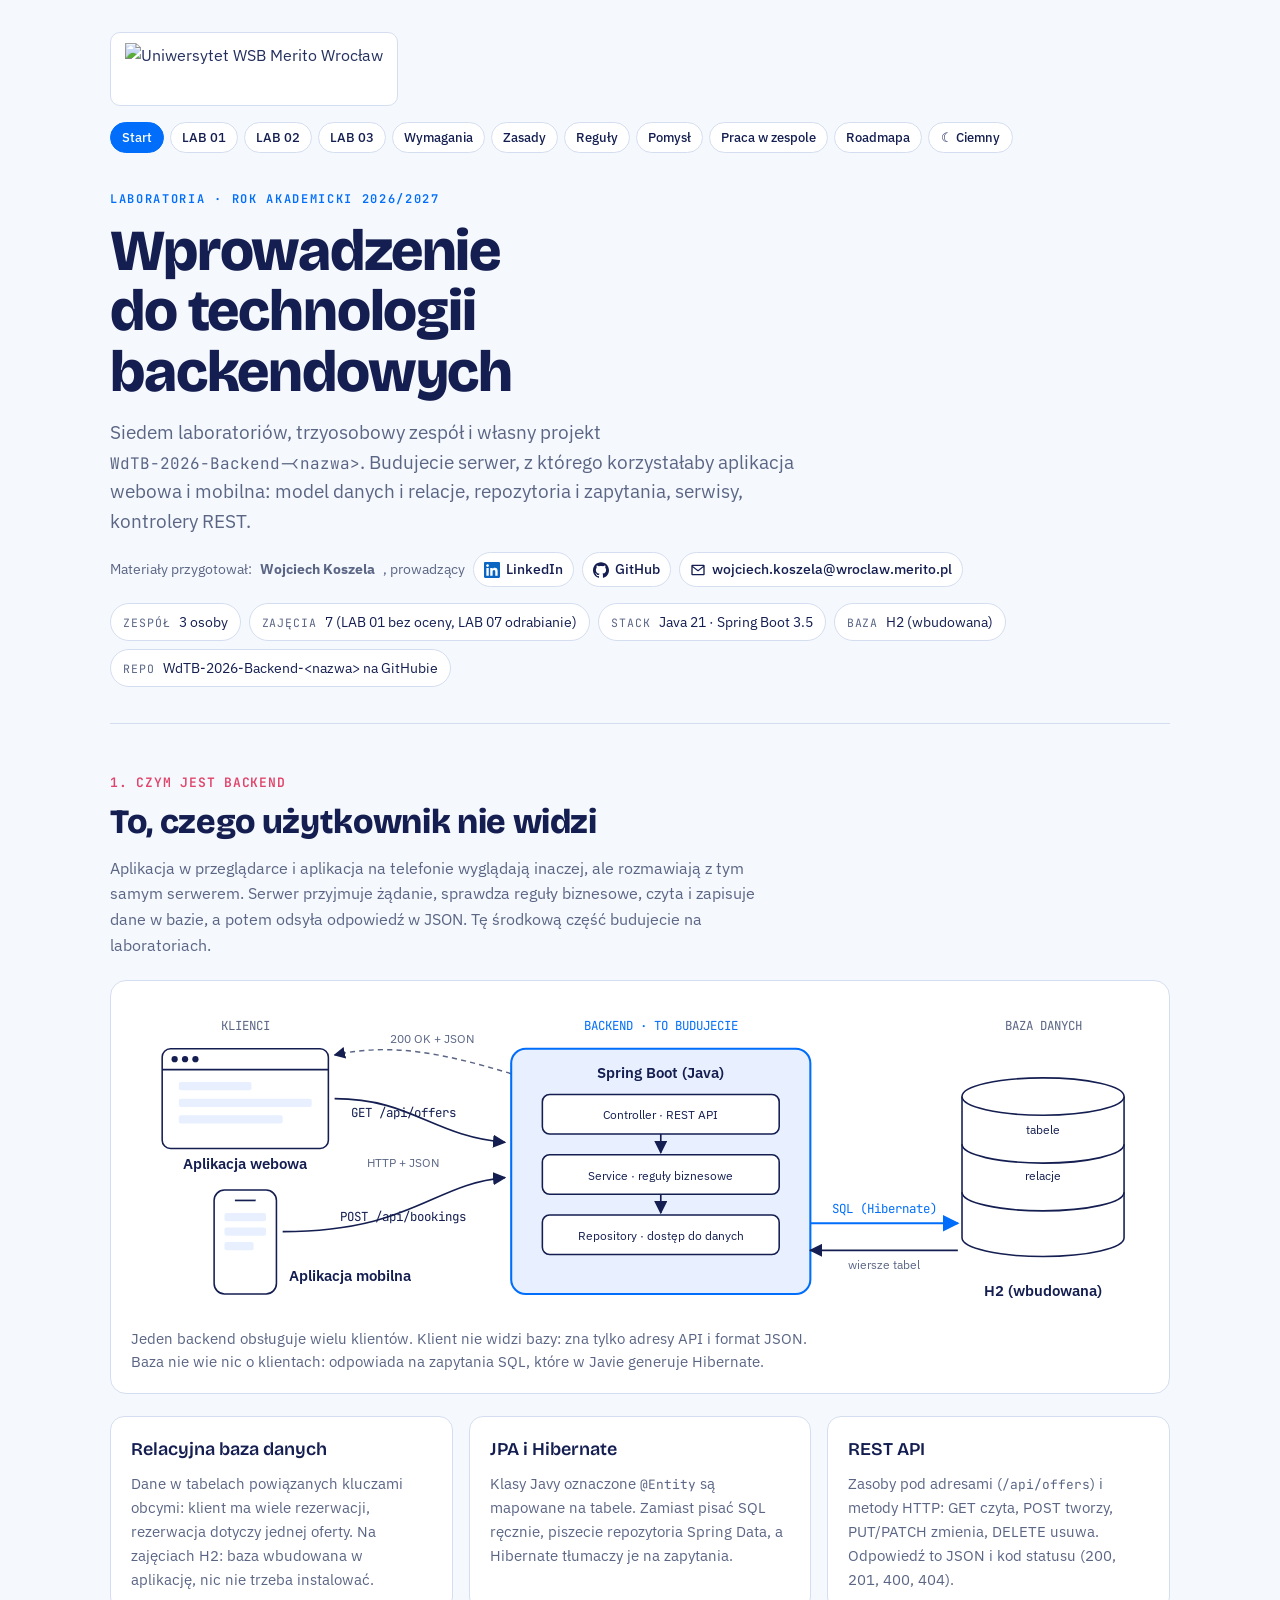
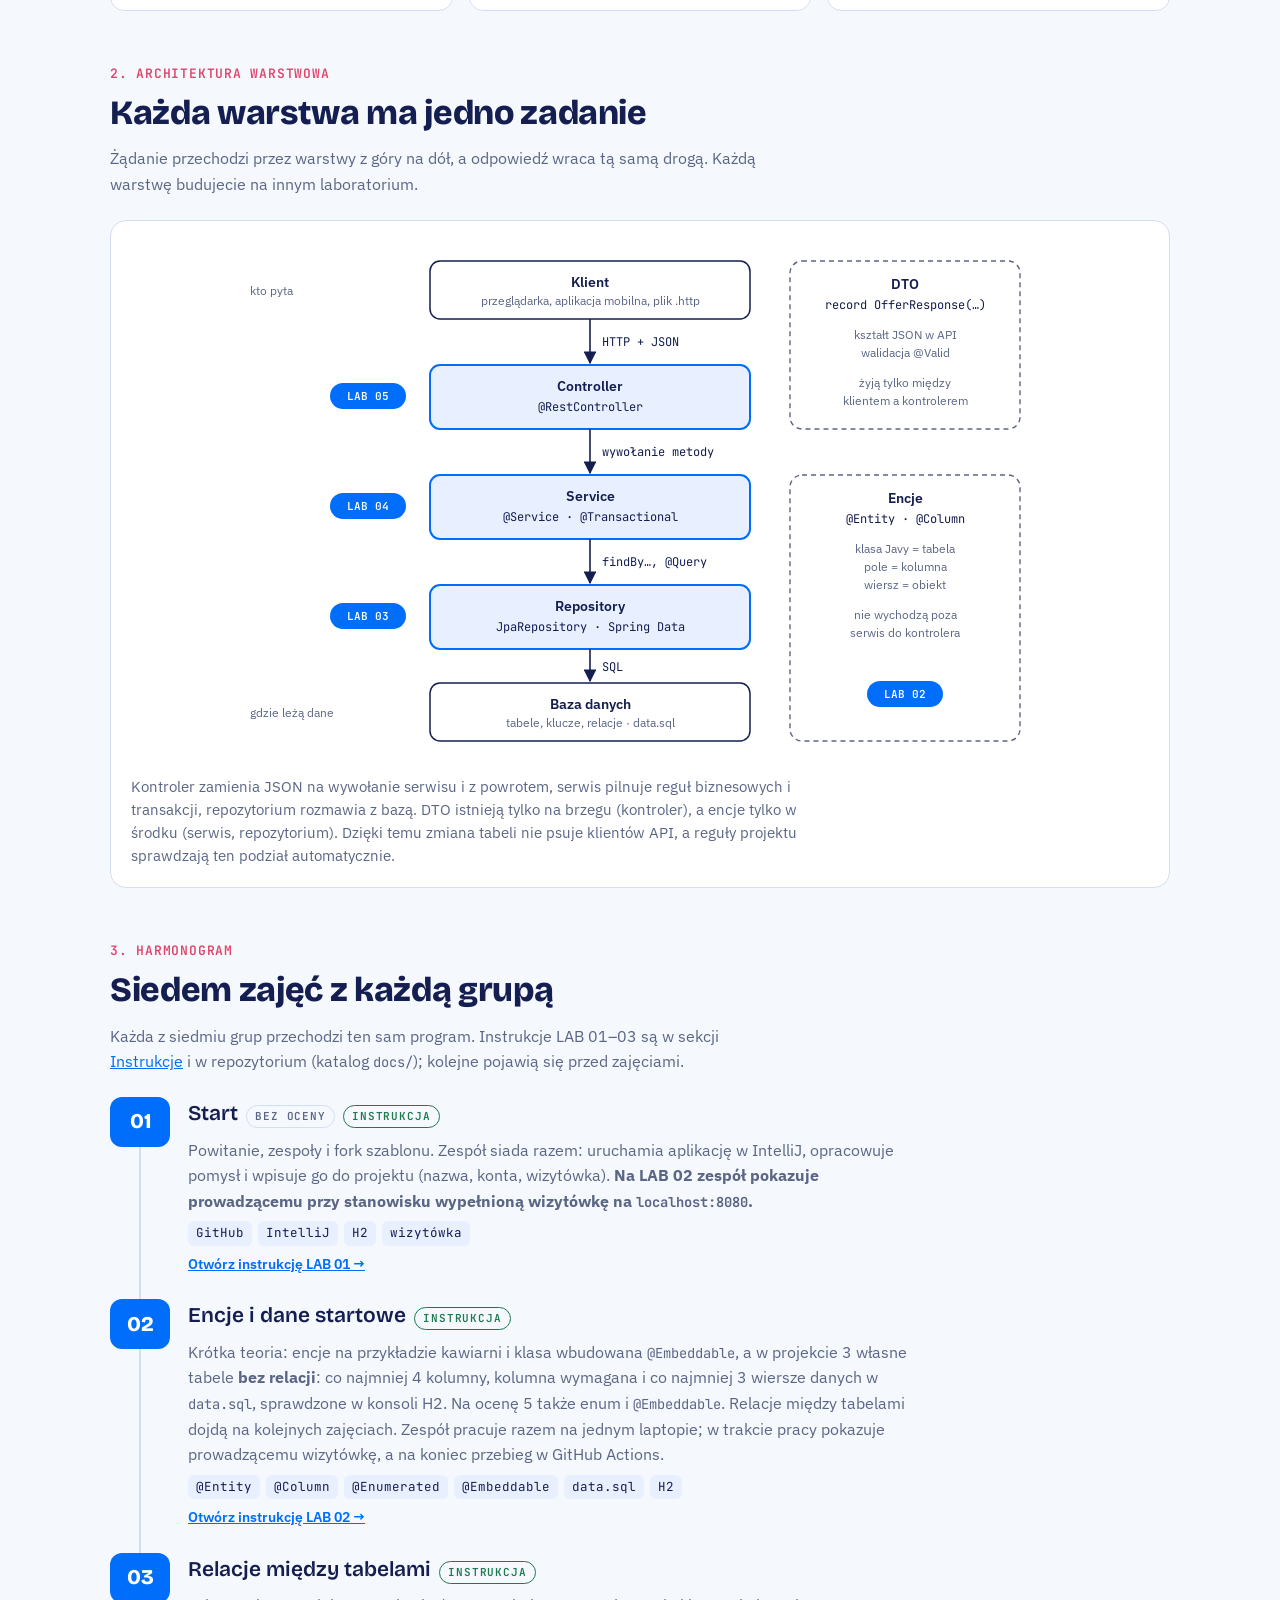
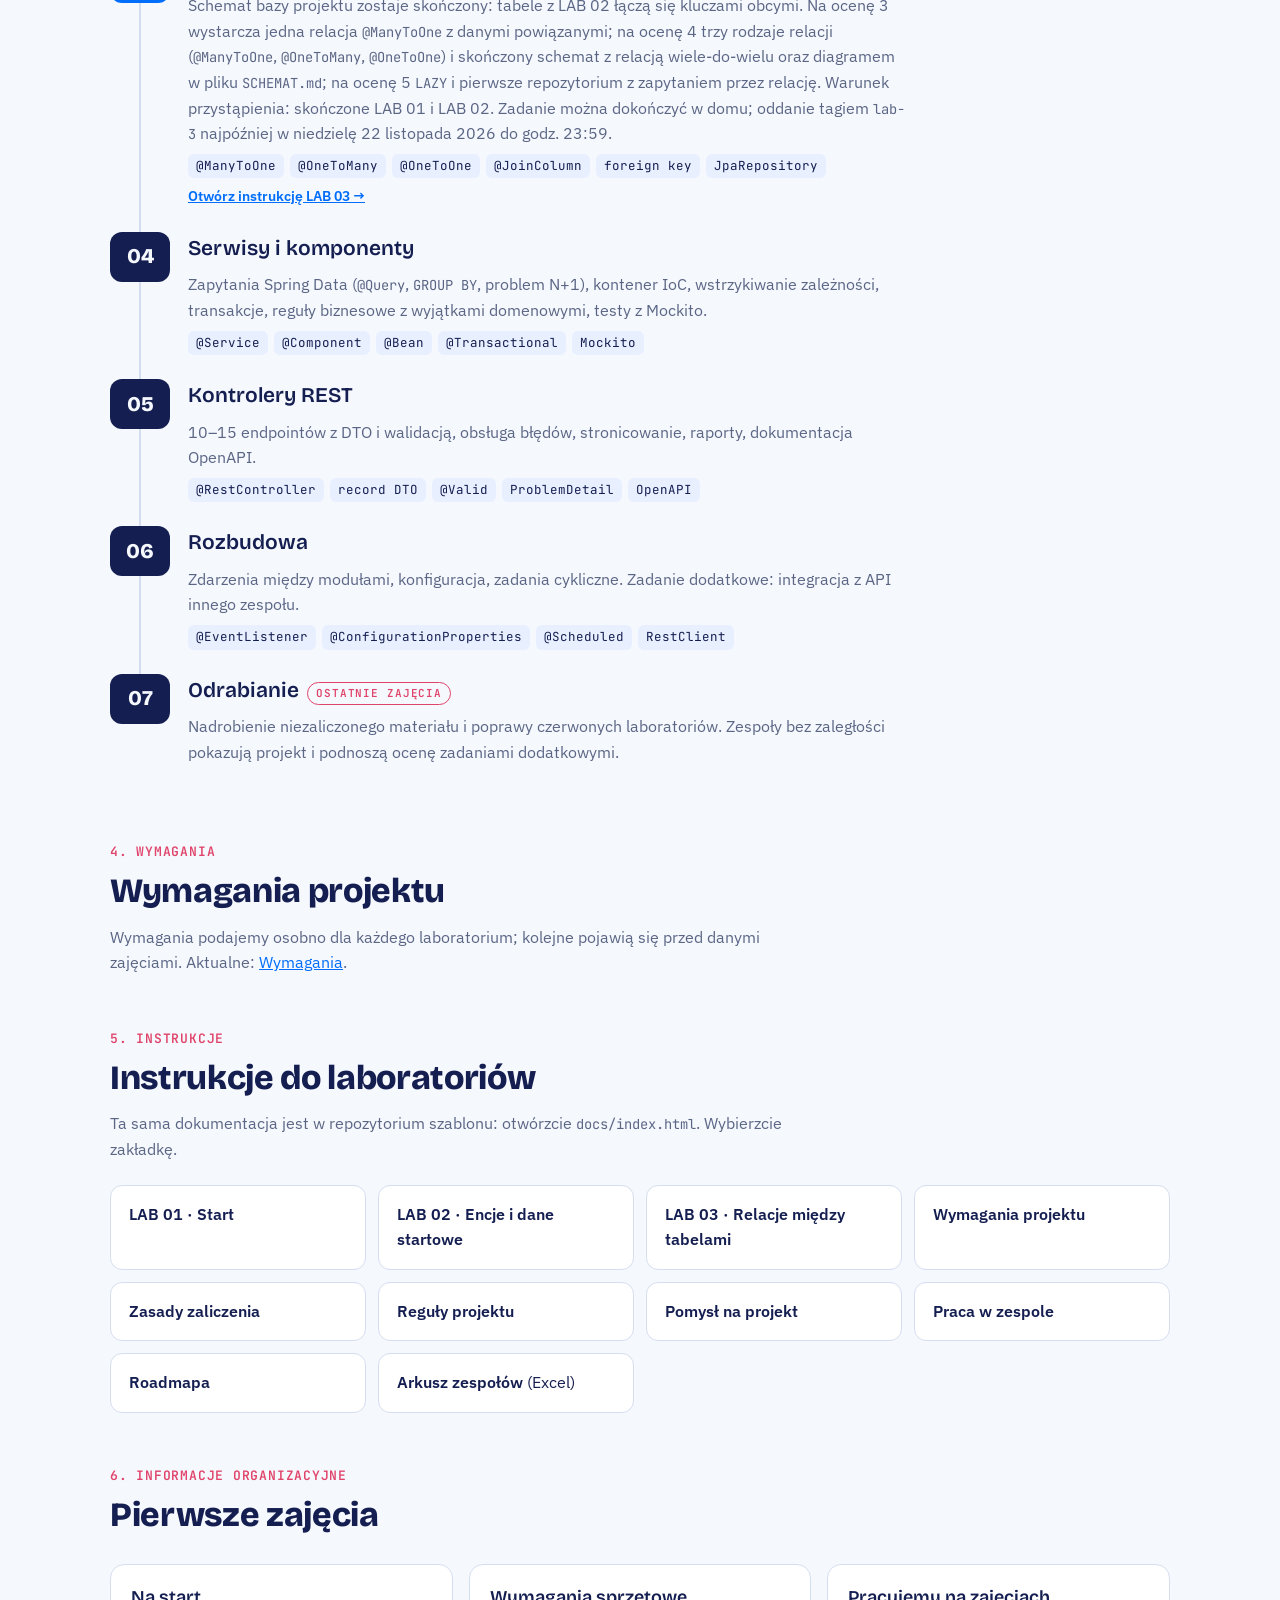
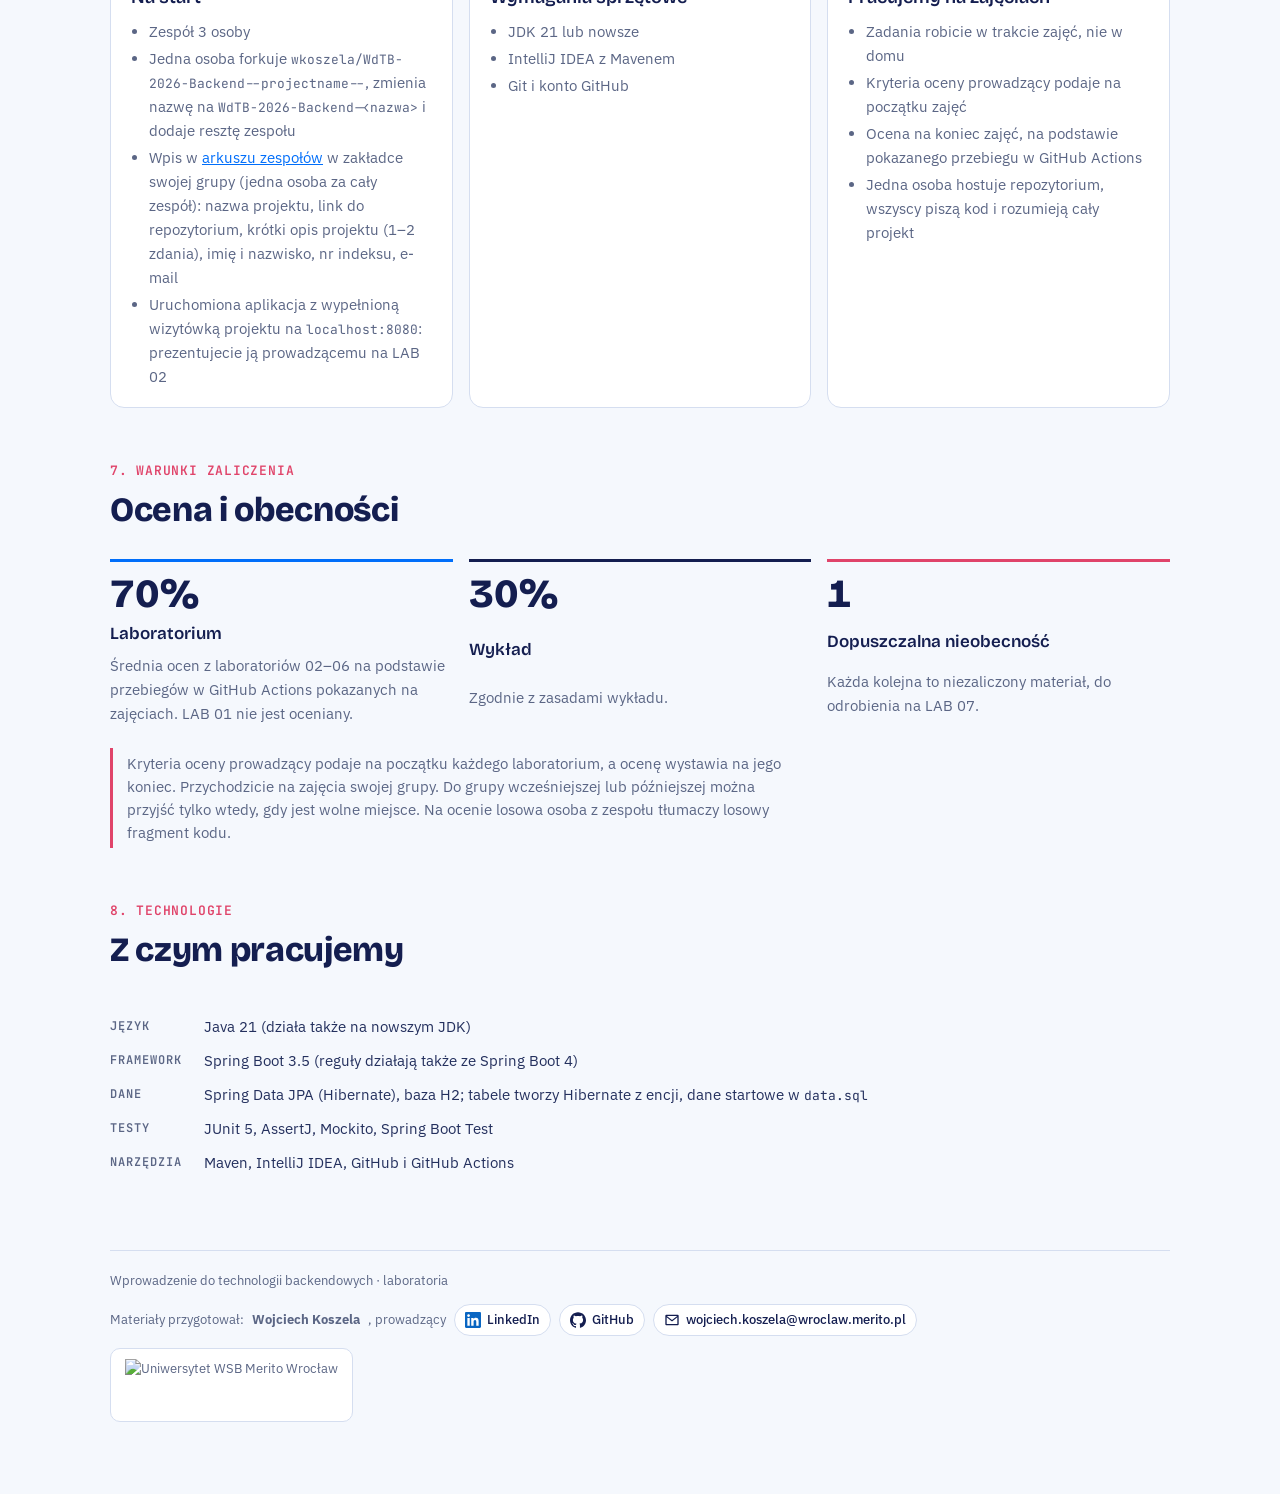
==== commit 31fcf42d: "Merge branch 'wkoszela:main' into main" ====
--- a/docs/index.html
+++ b/docs/index.html
@@ -14,7 +14,7 @@
 <div class="wrap">
   <div class="top">
     <span class="logo"><img src="assets/merito-logo.png" alt="Uniwersytet WSB Merito Wrocław"></span>
-    <nav class="jump" aria-label="Dokumentacja"><a href="index.html" aria-current="page">Start</a><a href="lab01.html">LAB 01</a><a href="lab02.html">LAB 02</a><a href="wymagania.html">Wymagania</a><a href="zasady.html">Zasady</a><a href="reguly.html">Reguły</a><a href="pomysl.html">Pomysł</a><a href="zespol.html">Praca w zespole</a><a href="roadmapa.html">Roadmapa</a><button class="theme-toggle" type="button" aria-label="Przełącz motyw jasny lub ciemny">Motyw</button></nav>
+    <nav class="jump" aria-label="Dokumentacja"><a href="index.html" aria-current="page">Start</a><a href="lab01.html">LAB 01</a><a href="lab02.html">LAB 02</a><a href="lab03.html">LAB 03</a><a href="wymagania.html">Wymagania</a><a href="zasady.html">Zasady</a><a href="reguly.html">Reguły</a><a href="pomysl.html">Pomysł</a><a href="zespol.html">Praca w zespole</a><a href="roadmapa.html">Roadmapa</a><button class="theme-toggle" type="button" aria-label="Przełącz motyw jasny lub ciemny">Motyw</button></nav>
   </div>
 
   <header class="hero">
@@ -195,14 +195,14 @@
     <div class="sec-head">
       <span class="sec-num">3. HARMONOGRAM</span>
       <h2>Siedem zajęć z każdą grupą</h2>
-      <p>Każda z siedmiu grup przechodzi ten sam program. Instrukcje LAB 01 i LAB 02 są w sekcji <a href="#instrukcje">Instrukcje</a> i w repozytorium (katalog <code>docs/</code>); kolejne pojawią się przed zajęciami.</p>
+      <p>Każda z siedmiu grup przechodzi ten sam program. Instrukcje LAB 01–03 są w sekcji <a href="#instrukcje">Instrukcje</a> i w repozytorium (katalog <code>docs/</code>); kolejne pojawią się przed zajęciami.</p>
     </div>
     <div class="road">
       <article class="stop ready">
         <div class="badge">01</div>
         <div class="stop-body">
           <div class="stop-title"><h3>Start</h3><span class="tagp">bez oceny</span><span class="tagp ready">instrukcja</span></div>
-          <p>Powitanie, zespoły i fork szablonu. Zespół siada razem: uruchamia aplikację w IntelliJ, opracowuje pomysł i wpisuje go do projektu (nazwa, konta, wizytówka). <strong>LAB 02 zaczyna się od prezentacji: zespół uruchamia aplikację i pokazuje wypełnioną wizytówkę na <code>localhost:8080</code>.</strong></p>
+          <p>Powitanie, zespoły i fork szablonu. Zespół siada razem: uruchamia aplikację w IntelliJ, opracowuje pomysł i wpisuje go do projektu (nazwa, konta, wizytówka). <strong>Na LAB 02 zespół pokazuje prowadzącemu przy stanowisku wypełnioną wizytówkę na <code>localhost:8080</code>.</strong></p>
           <div class="tags"><span class="tag">GitHub</span><span class="tag">IntelliJ</span><span class="tag">H2</span><span class="tag">wizytówka</span></div>
           <a class="go" href="lab01.html">Otwórz instrukcję LAB 01 →</a>
         </div>
@@ -211,24 +211,25 @@
         <div class="badge">02</div>
         <div class="stop-body">
           <div class="stop-title"><h3>Encje i dane startowe</h3><span class="tagp ready">instrukcja</span></div>
-          <p>Zaczynamy od prezentacji wizytówek. Potem encje na przykładzie kawiarni i klasa wbudowana <code>@Embeddable</code>, a w projekcie 3 własne tabele <strong>bez relacji</strong>: co najmniej 4 kolumny, kolumna wymagana i co najmniej 3 wiersze danych w <code>data.sql</code>, sprawdzone w konsoli H2. Na ocenę 5 także enum i <code>@Embeddable</code>. Relacje między tabelami dojdą na kolejnych zajęciach. Zespół pracuje razem na jednym laptopie; na koniec pokazuje przebieg w GitHub Actions.</p>
+          <p>Krótka teoria: encje na przykładzie kawiarni i klasa wbudowana <code>@Embeddable</code>, a w projekcie 3 własne tabele <strong>bez relacji</strong>: co najmniej 4 kolumny, kolumna wymagana i co najmniej 3 wiersze danych w <code>data.sql</code>, sprawdzone w konsoli H2. Na ocenę 5 także enum i <code>@Embeddable</code>. Relacje między tabelami dojdą na kolejnych zajęciach. Zespół pracuje razem na jednym laptopie; w trakcie pracy pokazuje prowadzącemu wizytówkę, a na koniec przebieg w GitHub Actions.</p>
           <div class="tags"><span class="tag">@Entity</span><span class="tag">@Column</span><span class="tag">@Enumerated</span><span class="tag">@Embeddable</span><span class="tag">data.sql</span><span class="tag">H2</span></div>
           <a class="go" href="lab02.html">Otwórz instrukcję LAB 02 →</a>
         </div>
       </article>
-      <article class="stop">
+      <article class="stop ready">
         <div class="badge">03</div>
         <div class="stop-body">
-          <div class="stop-title"><h3>Repozytoria i zapytania</h3></div>
-          <p>Repozytoria Spring Data, pięć „pytań inwestora” jako zapytania z testami, polowanie na problem N+1.</p>
-          <div class="tags"><span class="tag">JpaRepository</span><span class="tag">@Query</span><span class="tag">GROUP BY</span><span class="tag">Pageable</span><span class="tag">@DataJpaTest</span></div>
+          <div class="stop-title"><h3>Relacje między tabelami</h3><span class="tagp ready">instrukcja</span></div>
+          <p>Schemat bazy projektu zostaje skończony: tabele z LAB 02 łączą się kluczami obcymi. Na ocenę 3 wystarcza jedna relacja <code>@ManyToOne</code> z danymi powiązanymi; na ocenę 4 trzy rodzaje relacji (<code>@ManyToOne</code>, <code>@OneToMany</code>, <code>@OneToOne</code>) i skończony schemat z relacją wiele-do-wielu oraz diagramem w pliku <code>SCHEMAT.md</code>; na ocenę 5 <code>LAZY</code> i pierwsze repozytorium z zapytaniem przez relację. Warunek przystąpienia: skończone LAB 01 i LAB 02. Zadanie można dokończyć w domu; oddanie tagiem <code>lab-3</code> najpóźniej w niedzielę 22 listopada 2026 do godz. 23:59.</p>
+          <div class="tags"><span class="tag">@ManyToOne</span><span class="tag">@OneToMany</span><span class="tag">@OneToOne</span><span class="tag">@JoinColumn</span><span class="tag">foreign key</span><span class="tag">JpaRepository</span></div>
+          <a class="go" href="lab03.html">Otwórz instrukcję LAB 03 →</a>
         </div>
       </article>
       <article class="stop">
         <div class="badge">04</div>
         <div class="stop-body">
           <div class="stop-title"><h3>Serwisy i komponenty</h3></div>
-          <p>Kontener IoC, wstrzykiwanie zależności, transakcje, reguły biznesowe z wyjątkami domenowymi, testy z Mockito.</p>
+          <p>Zapytania Spring Data (<code>@Query</code>, <code>GROUP BY</code>, problem N+1), kontener IoC, wstrzykiwanie zależności, transakcje, reguły biznesowe z wyjątkami domenowymi, testy z Mockito.</p>
           <div class="tags"><span class="tag">@Service</span><span class="tag">@Component</span><span class="tag">@Bean</span><span class="tag">@Transactional</span><span class="tag">Mockito</span></div>
         </div>
       </article>
@@ -273,7 +274,7 @@
       <h2>Instrukcje do laboratoriów</h2>
       <p>Ta sama dokumentacja jest w repozytorium szablonu: otwórzcie <code>docs/index.html</code>. Wybierzcie zakładkę.</p>
     </div>
-    <div class="doc-links"><a class="doc-link" href="lab01.html"><b>LAB 01 · Start</b></a><a class="doc-link" href="lab02.html"><b>LAB 02 · Encje i dane startowe</b></a><a class="doc-link" href="wymagania.html"><b>Wymagania projektu</b></a><a class="doc-link" href="zasady.html"><b>Zasady zaliczenia</b></a><a class="doc-link" href="reguly.html"><b>Reguły projektu</b></a><a class="doc-link" href="pomysl.html"><b>Pomysł na projekt</b></a><a class="doc-link" href="zespol.html"><b>Praca w zespole</b></a><a class="doc-link" href="roadmapa.html"><b>Roadmapa</b></a><a class="doc-link" href="https://m365ht-my.sharepoint.com/:x:/g/personal/wojciech_koszela_wroclaw_merito_pl/IQCEEPWN_2owS6zMeDfSfeG-AXpOGAC7AgOlj9SAudd8Y0w?e=S2s4H9" target="_blank" rel="noopener"><b>Arkusz zespołów</b> (Excel)</a></div>
+    <div class="doc-links"><a class="doc-link" href="lab01.html"><b>LAB 01 · Start</b></a><a class="doc-link" href="lab02.html"><b>LAB 02 · Encje i dane startowe</b></a><a class="doc-link" href="lab03.html"><b>LAB 03 · Relacje między tabelami</b></a><a class="doc-link" href="wymagania.html"><b>Wymagania projektu</b></a><a class="doc-link" href="zasady.html"><b>Zasady zaliczenia</b></a><a class="doc-link" href="reguly.html"><b>Reguły projektu</b></a><a class="doc-link" href="pomysl.html"><b>Pomysł na projekt</b></a><a class="doc-link" href="zespol.html"><b>Praca w zespole</b></a><a class="doc-link" href="roadmapa.html"><b>Roadmapa</b></a><a class="doc-link" href="https://m365ht-my.sharepoint.com/:x:/g/personal/wojciech_koszela_wroclaw_merito_pl/IQCEEPWN_2owS6zMeDfSfeG-AXpOGAC7AgOlj9SAudd8Y0w?e=S2s4H9" target="_blank" rel="noopener"><b>Arkusz zespołów</b> (Excel)</a></div>
   </section>
 
   <section id="organizacja">
@@ -288,7 +289,7 @@
           <li>Zespół 3 osoby</li>
           <li>Jedna osoba forkuje <code>wkoszela/WdTB-2026-Backend--projectname--</code>, zmienia nazwę na <code>WdTB-2026-Backend-&lt;nazwa&gt;</code> i dodaje resztę zespołu</li>
           <li>Wpis w <a href="https://m365ht-my.sharepoint.com/:x:/g/personal/wojciech_koszela_wroclaw_merito_pl/IQCEEPWN_2owS6zMeDfSfeG-AXpOGAC7AgOlj9SAudd8Y0w?e=S2s4H9" target="_blank" rel="noopener">arkuszu zespołów</a> w zakładce swojej grupy (jedna osoba za cały zespół): nazwa projektu, link do repozytorium, krótki opis projektu (1–2 zdania), imię i nazwisko, nr indeksu, e-mail</li>
-          <li>Uruchomiona aplikacja z wypełnioną wizytówką projektu na <code>localhost:8080</code>: od jej prezentacji zaczyna się LAB 02</li>
+          <li>Uruchomiona aplikacja z wypełnioną wizytówką projektu na <code>localhost:8080</code>: prezentujecie ją prowadzącemu na LAB 02</li>
         </ul>
       </div>
       <div class="card">
--- a/docs/assets/style.css
+++ b/docs/assets/style.css
@@ -203,3 +203,21 @@
 .md .tag.task { color: var(--ok); }
 .md .legend { color: var(--muted); font-size: 14.5px; }
 @media (max-width: 560px) { .md .part { padding-left: 12px; } .md .part.theory { padding: 14px 12px; } }
+
+/* Zwijane części instrukcji (details.part) i spis treści z odnośnikami */
+.md details.part > summary { cursor: pointer; list-style: none; display: flex; align-items: center; gap: 10px; }
+.md details.part > summary::-webkit-details-marker { display: none; }
+.md details.part > summary::before { content: "▸"; color: var(--muted); font-size: 18px; line-height: 1; transition: transform .15s; }
+.md details.part[open] > summary::before { transform: rotate(90deg); }
+.md details.part > summary h2 { margin: 0; padding: 0; border-top: 0; }
+.md details.part > summary:focus-visible { outline: 2px solid var(--blue); outline-offset: 4px; border-radius: 6px; }
+.md details.part:not([open]) { padding-top: 10px; padding-bottom: 10px; }
+.md details.part, .md details.part h3[id] { scroll-margin-top: 16px; }
+.md .toc ul { margin: 6px 0 0; padding-left: 0; list-style: none; font-size: 14.5px; color: var(--muted); }
+.md .toc a { text-decoration: none; }
+.md .toc a:hover, .md .toc a:focus-visible { text-decoration: underline; }
+.md .toc-actions { display: flex; gap: 8px; flex-wrap: wrap; }
+.md .toc-actions button { font: inherit; font-size: 14px; padding: 6px 12px; border-radius: 8px; border: 1px solid var(--line);
+  background: var(--surface); color: var(--ink); cursor: pointer; }
+.md .toc-actions button:hover { border-color: var(--blue); }
+@media print { .md .toc-actions { display: none; } }
